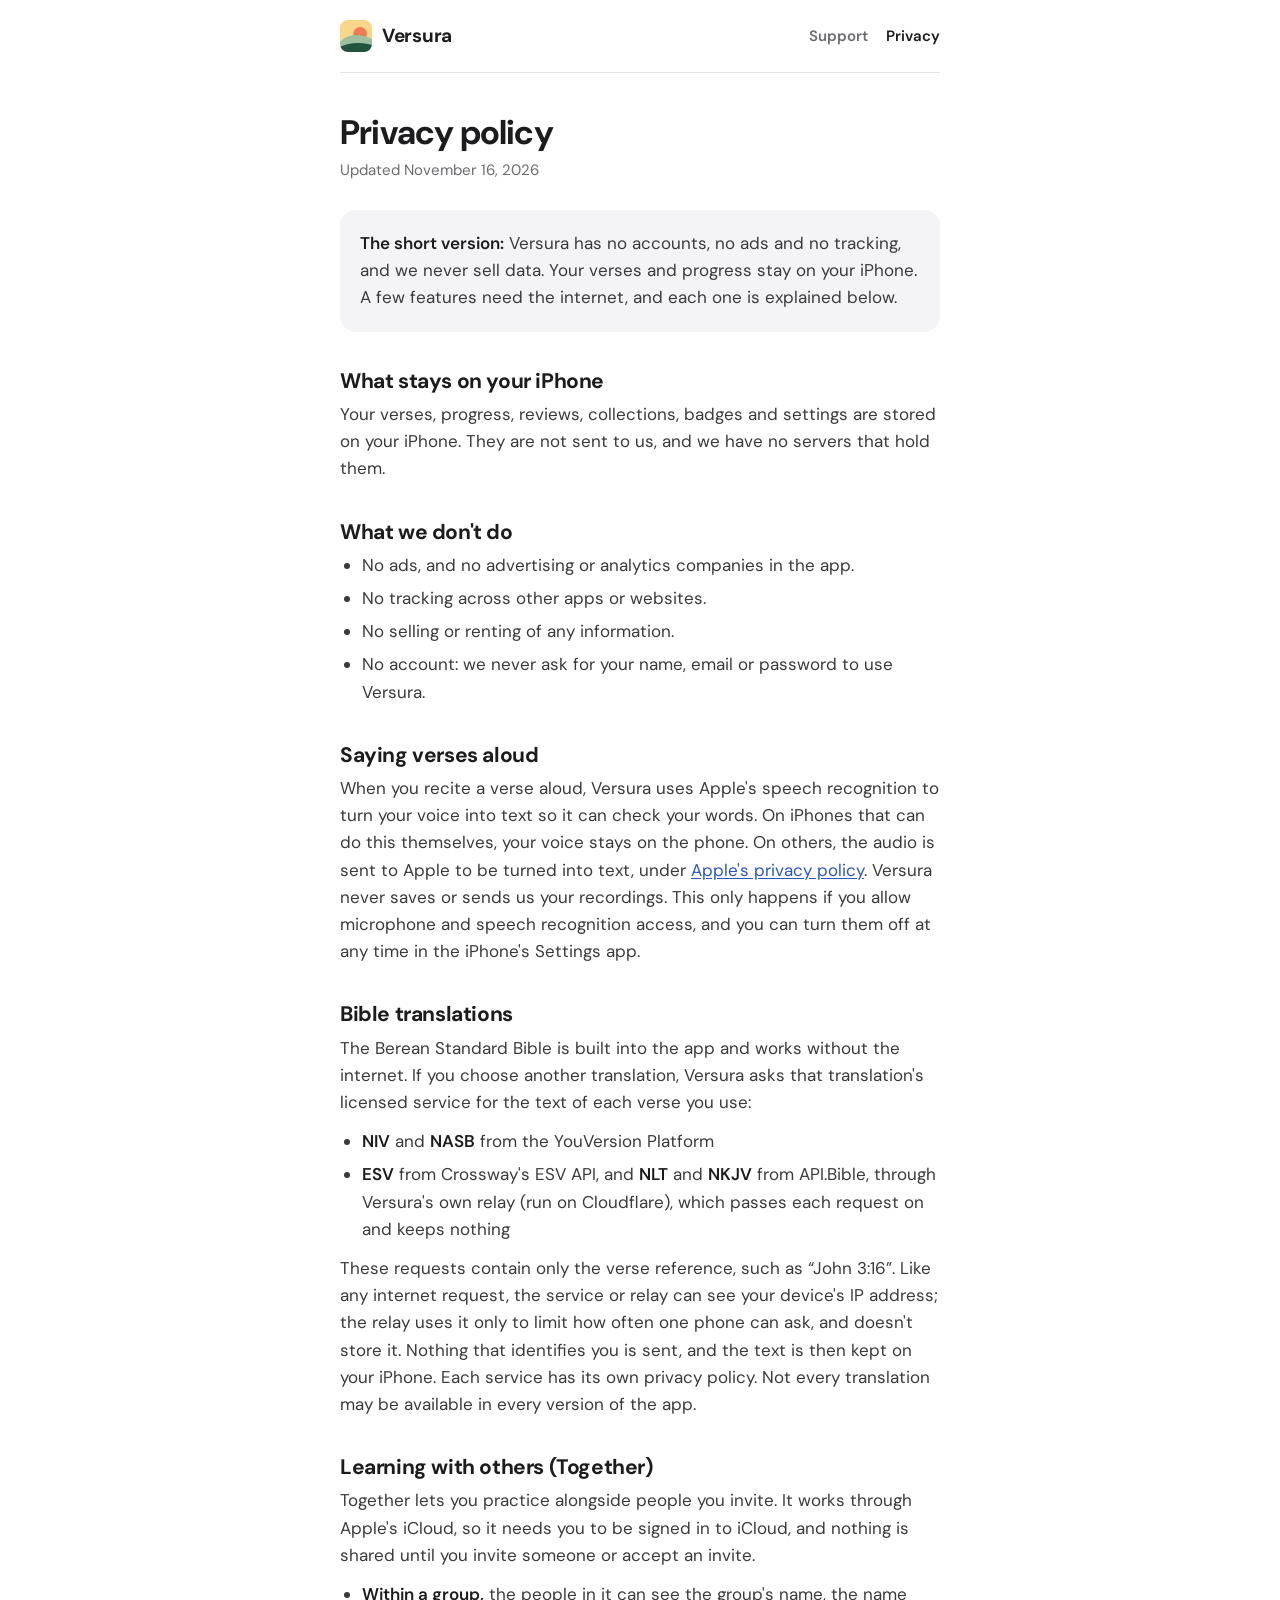
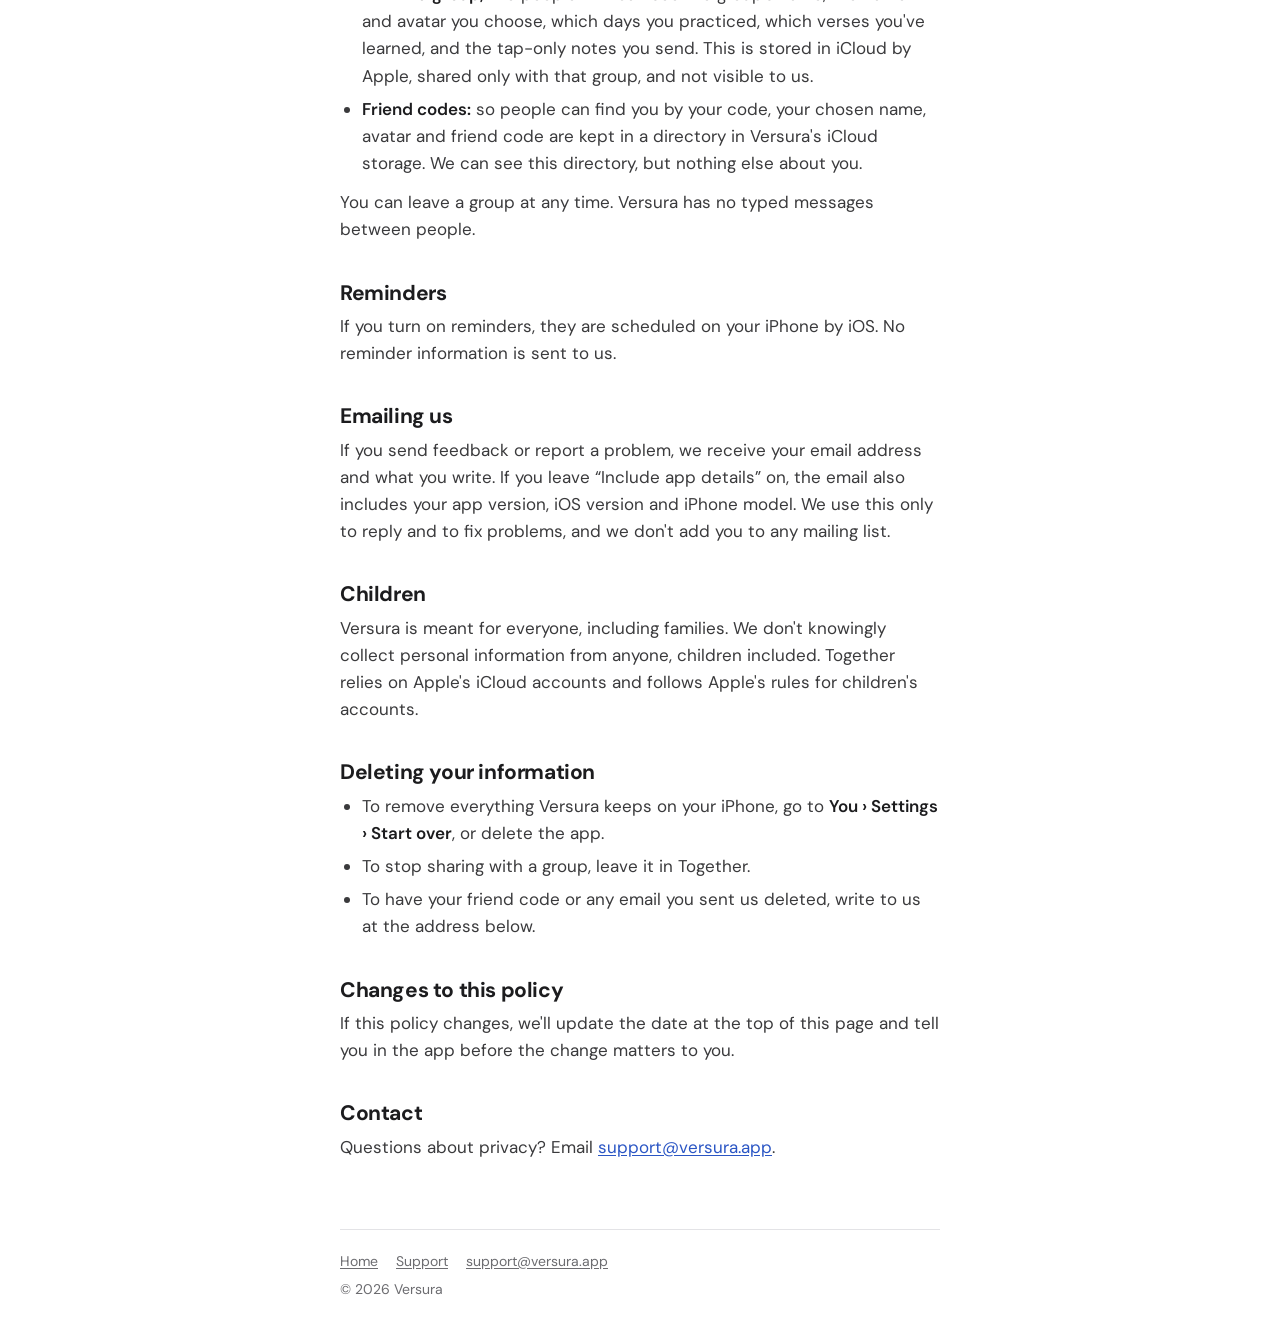
==== privacy/index.html @ b4ab8547 "Privacy: ESV, NLT and NKJV go through Versura's relay; NIV and NASB through YouVersion" ====
<!doctype html>
<html lang="en">
<head>
<meta charset="utf-8">
<meta name="viewport" content="width=device-width, initial-scale=1">
<meta name="color-scheme" content="light only">
<title>Privacy policy · Versura</title>
<meta name="description" content="How Versura handles your information.">
<link rel="icon" href="/assets/icon.png">
<link rel="apple-touch-icon" href="/assets/icon.png">
<link rel="stylesheet" href="/assets/style.css?v=2">
</head>
<body>
<div class="wrap">
  <header class="top">
    <a class="brand" href="/"><img src="/assets/icon.png" alt="">Versura</a>
    <nav>
      <a href="/support/">Support</a>
      <a href="/privacy/" aria-current="page">Privacy</a>
    </nav>
  </header>

  <main>
    <h1>Privacy policy</h1>
    <p class="updated">Updated November 16, 2026</p>

    <div class="card">
      <p><strong>The short version:</strong> Versura has no accounts, no ads and no tracking, and we never sell data. Your verses and progress stay on your iPhone. A few features need the internet, and each one is explained below.</p>
    </div>

    <h2>What stays on your iPhone</h2>
    <p>Your verses, progress, reviews, collections, badges and settings are stored on your iPhone. They are not sent to us, and we have no servers that hold them.</p>

    <h2>What we don't do</h2>
    <ul>
      <li>No ads, and no advertising or analytics companies in the app.</li>
      <li>No tracking across other apps or websites.</li>
      <li>No selling or renting of any information.</li>
      <li>No account: we never ask for your name, email or password to use Versura.</li>
    </ul>

    <h2>Saying verses aloud</h2>
    <p>When you recite a verse aloud, Versura uses Apple's speech recognition to turn your voice into text so it can check your words. On iPhones that can do this themselves, your voice stays on the phone. On others, the audio is sent to Apple to be turned into text, under <a href="https://www.apple.com/legal/privacy/">Apple's privacy policy</a>. Versura never saves or sends us your recordings. This only happens if you allow microphone and speech recognition access, and you can turn them off at any time in the iPhone's Settings app.</p>

    <h2>Bible translations</h2>
    <p>The Berean Standard Bible is built into the app and works without the internet. If you choose another translation, Versura asks that translation's licensed service for the text of each verse you use:</p>
    <ul>
      <li><strong>NIV</strong> and <strong>NASB</strong> from the YouVersion Platform</li>
      <li><strong>ESV</strong> from Crossway's ESV API, and <strong>NLT</strong> and <strong>NKJV</strong> from API.Bible, through Versura's own relay (run on Cloudflare), which passes each request on and keeps nothing</li>
    </ul>
    <p>These requests contain only the verse reference, such as “John 3:16”. Like any internet request, the service or relay can see your device's IP address; the relay uses it only to limit how often one phone can ask, and doesn't store it. Nothing that identifies you is sent, and the text is then kept on your iPhone. Each service has its own privacy policy. Not every translation may be available in every version of the app.</p>

    <h2>Learning with others (Together)</h2>
    <p>Together lets you practice alongside people you invite. It works through Apple's iCloud, so it needs you to be signed in to iCloud, and nothing is shared until you invite someone or accept an invite.</p>
    <ul>
      <li><strong>Within a group,</strong> the people in it can see the group's name, the name and avatar you choose, which days you practiced, which verses you've learned, and the tap-only notes you send. This is stored in iCloud by Apple, shared only with that group, and not visible to us.</li>
      <li><strong>Friend codes:</strong> so people can find you by your code, your chosen name, avatar and friend code are kept in a directory in Versura's iCloud storage. We can see this directory, but nothing else about you.</li>
    </ul>
    <p>You can leave a group at any time. Versura has no typed messages between people.</p>

    <h2>Reminders</h2>
    <p>If you turn on reminders, they are scheduled on your iPhone by iOS. No reminder information is sent to us.</p>

    <h2>Emailing us</h2>
    <p>If you send feedback or report a problem, we receive your email address and what you write. If you leave “Include app details” on, the email also includes your app version, iOS version and iPhone model. We use this only to reply and to fix problems, and we don't add you to any mailing list.</p>

    <h2>Children</h2>
    <p>Versura is meant for everyone, including families. We don't knowingly collect personal information from anyone, children included. Together relies on Apple's iCloud accounts and follows Apple's rules for children's accounts.</p>

    <h2>Deleting your information</h2>
    <ul>
      <li>To remove everything Versura keeps on your iPhone, go to <strong>You › Settings › Start over</strong>, or delete the app.</li>
      <li>To stop sharing with a group, leave it in Together.</li>
      <li>To have your friend code or any email you sent us deleted, write to us at the address below.</li>
    </ul>

    <h2>Changes to this policy</h2>
    <p>If this policy changes, we'll update the date at the top of this page and tell you in the app before the change matters to you.</p>

    <h2>Contact</h2>
    <p>Questions about privacy? Email <a href="mailto:support@versura.app">support@versura.app</a>.</p>
  </main>

  <footer>
    <div class="links">
      <a href="/">Home</a>
      <a href="/support/">Support</a>
      <a href="mailto:support@versura.app">support@versura.app</a>
    </div>
    © 2026 Versura
  </footer>
</div>
</body>
</html>
---- assets/style.css ----
/* Versura site. Colours match app/Versura/Theme.swift: greys, black and parrot blue. */

@font-face {
  font-family: "DM Sans";
  src: url("DMSans.ttf") format("truetype");
  font-weight: 100 1000;
  font-display: swap;
}

:root {
  --page: #ffffff;
  --ink: #1c1c1e;
  --ink2: #3a3a3c;
  --muted: #6c6c70;
  --line: #e3e3e6;
  --card: #f4f4f6;
  --blue: #2a55c4;
  --blue-wash: #e6edfb;
  /* Always light, even in dark mode. "only" also stops Chrome's auto-darkening of web pages. */
  color-scheme: only light;
}

* { box-sizing: border-box; }

html { -webkit-text-size-adjust: 100%; }

body {
  margin: 0;
  background: var(--page);
  color: var(--ink2);
  font-family: "DM Sans", -apple-system, BlinkMacSystemFont, "Helvetica Neue", Arial, sans-serif;
  font-size: 17px;
  line-height: 1.6;
}

.wrap {
  max-width: 640px;
  margin: 0 auto;
  padding: 0 20px;
}

/* Header */
.top {
  display: flex;
  align-items: center;
  justify-content: space-between;
  gap: 16px;
  padding: 20px 0;
  border-bottom: 1px solid var(--line);
}
.brand {
  display: flex;
  align-items: center;
  gap: 10px;
  color: var(--ink);
  font-weight: 700;
  font-size: 19px;
  letter-spacing: -0.3px;
  text-decoration: none;
}
.brand img { width: 32px; height: 32px; border-radius: 8px; }
.top nav { display: flex; gap: 18px; }
.top nav a {
  color: var(--muted);
  text-decoration: none;
  font-size: 15px;
  font-weight: 600;
}
.top nav a:hover, .top nav a[aria-current="page"] { color: var(--ink); }

/* Text */
main { padding: 40px 0 56px; }

h1 {
  margin: 0 0 6px;
  color: var(--ink);
  font-size: 34px;
  line-height: 1.15;
  letter-spacing: -0.8px;
  font-weight: 700;
}
h2 {
  margin: 36px 0 6px;
  color: var(--ink);
  font-size: 21px;
  line-height: 1.3;
  letter-spacing: -0.4px;
  font-weight: 700;
}
h3 {
  margin: 0 0 4px;
  color: var(--ink);
  font-size: 17px;
  font-weight: 700;
}
p { margin: 0 0 12px; }
ul { margin: 0 0 12px; padding-left: 22px; }
li { margin-bottom: 6px; }
strong { color: var(--ink); font-weight: 600; }

a { color: var(--blue); text-underline-offset: 2px; }

.updated { color: var(--muted); font-size: 15px; margin-bottom: 28px; }
.lead { font-size: 19px; color: var(--ink2); }

/* Boxes */
.card {
  background: var(--card);
  border-radius: 16px;
  padding: 20px;
  margin: 20px 0;
}
.card p:last-child { margin-bottom: 0; }

.email {
  display: inline-block;
  margin-top: 4px;
  font-size: 19px;
  font-weight: 700;
  color: var(--blue);
  text-decoration: none;
  word-break: break-all;
}

/* Questions */
.faq { border-top: 1px solid var(--line); margin-top: 12px; }
.faq details { border-bottom: 1px solid var(--line); }
.faq summary {
  cursor: pointer;
  list-style: none;
  padding: 16px 28px 16px 0;
  position: relative;
  color: var(--ink);
  font-weight: 600;
}
.faq summary::-webkit-details-marker { display: none; }
.faq summary::after {
  content: "+";
  position: absolute;
  right: 4px;
  top: 13px;
  font-size: 22px;
  font-weight: 400;
  color: var(--muted);
}
.faq details[open] summary::after { content: "−"; }
.faq details p { padding-bottom: 6px; }

/* Home */
.hero { text-align: center; padding: 32px 0 8px; }
.hero img { width: 112px; height: 112px; border-radius: 26px; margin-bottom: 20px; }
.hero h1 { font-size: 44px; letter-spacing: -1.2px; }
.hero .sub { color: var(--muted); font-size: 18px; font-weight: 600; margin-bottom: 24px; }
.verse {
  max-width: 460px;
  margin: 32px auto 4px;
  color: var(--ink);
  font-size: 20px;
  line-height: 1.5;
}
.verse-ref { color: var(--muted); font-size: 15px; }
.soon {
  display: inline-block;
  background: var(--blue-wash);
  color: var(--blue);
  font-weight: 700;
  font-size: 15px;
  padding: 8px 16px;
  border-radius: 999px;
}

/* Footer */
footer {
  border-top: 1px solid var(--line);
  padding: 20px 0 40px;
  color: var(--muted);
  font-size: 14px;
}
footer a { color: var(--muted); }
footer .links { display: flex; flex-wrap: wrap; gap: 6px 18px; margin-bottom: 6px; }

@media (max-width: 480px) {
  h1 { font-size: 30px; }
  .hero h1 { font-size: 38px; }
  main { padding-top: 32px; }
}
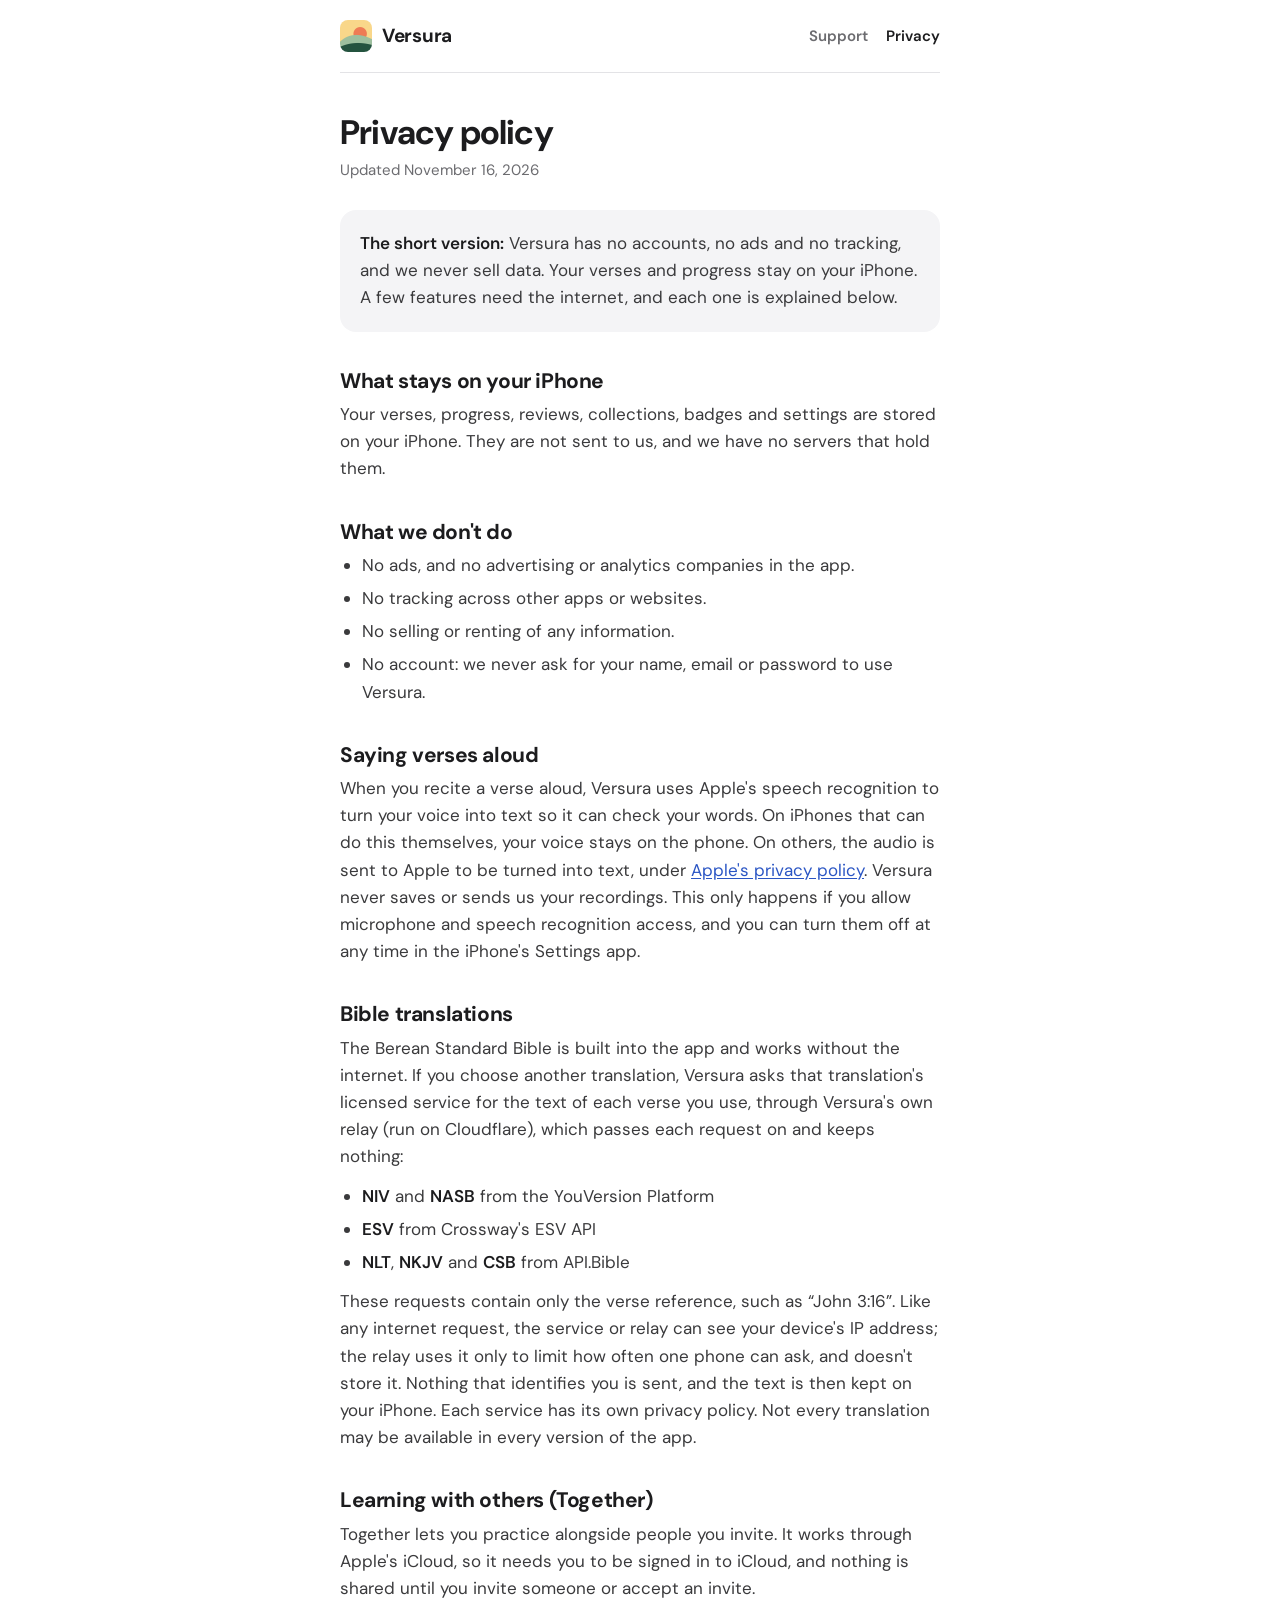
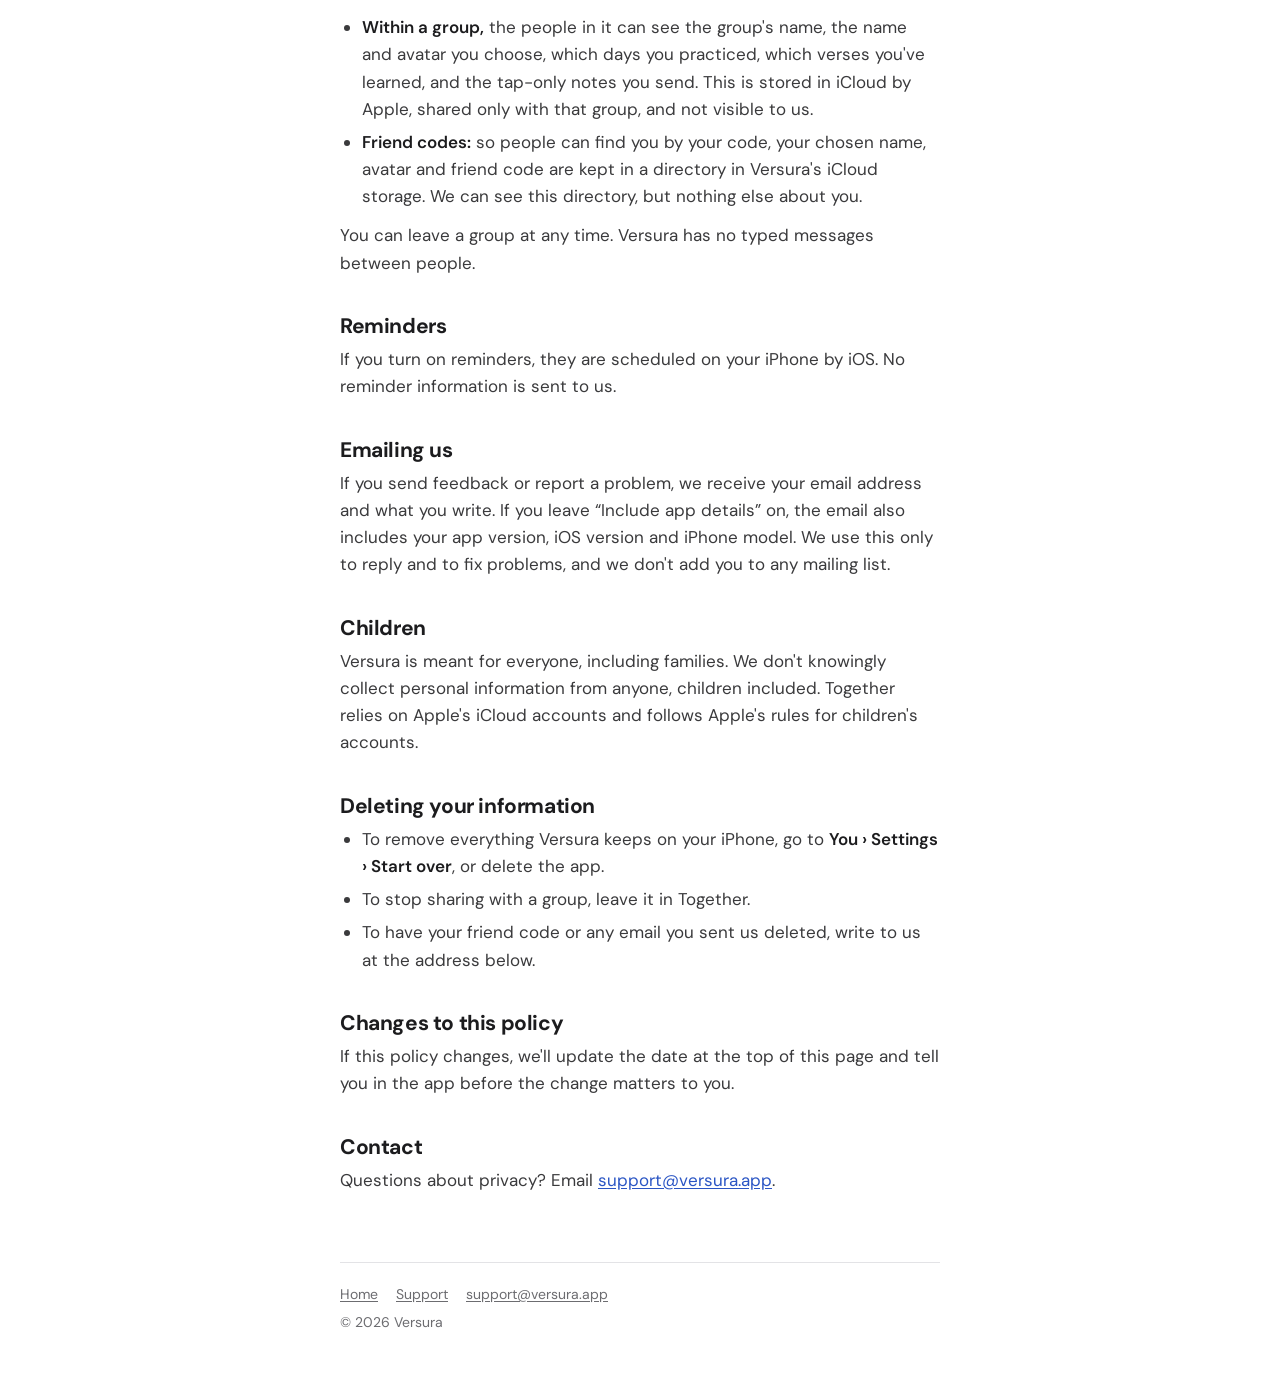
==== commit 1b915537: "Privacy: every licensed translation goes through Versura's relay; CSB added Co-Authored-By: Claude O" ====
--- a/privacy/index.html
+++ b/privacy/index.html
@@ -43,10 +43,11 @@
     <p>When you recite a verse aloud, Versura uses Apple's speech recognition to turn your voice into text so it can check your words. On iPhones that can do this themselves, your voice stays on the phone. On others, the audio is sent to Apple to be turned into text, under <a href="https://www.apple.com/legal/privacy/">Apple's privacy policy</a>. Versura never saves or sends us your recordings. This only happens if you allow microphone and speech recognition access, and you can turn them off at any time in the iPhone's Settings app.</p>
 
     <h2>Bible translations</h2>
-    <p>The Berean Standard Bible is built into the app and works without the internet. If you choose another translation, Versura asks that translation's licensed service for the text of each verse you use:</p>
+    <p>The Berean Standard Bible is built into the app and works without the internet. If you choose another translation, Versura asks that translation's licensed service for the text of each verse you use, through Versura's own relay (run on Cloudflare), which passes each request on and keeps nothing:</p>
     <ul>
       <li><strong>NIV</strong> and <strong>NASB</strong> from the YouVersion Platform</li>
-      <li><strong>ESV</strong> from Crossway's ESV API, and <strong>NLT</strong> and <strong>NKJV</strong> from API.Bible, through Versura's own relay (run on Cloudflare), which passes each request on and keeps nothing</li>
+      <li><strong>ESV</strong> from Crossway's ESV API</li>
+      <li><strong>NLT</strong>, <strong>NKJV</strong> and <strong>CSB</strong> from API.Bible</li>
     </ul>
     <p>These requests contain only the verse reference, such as “John 3:16”. Like any internet request, the service or relay can see your device's IP address; the relay uses it only to limit how often one phone can ask, and doesn't store it. Nothing that identifies you is sent, and the text is then kept on your iPhone. Each service has its own privacy policy. Not every translation may be available in every version of the app.</p>
 
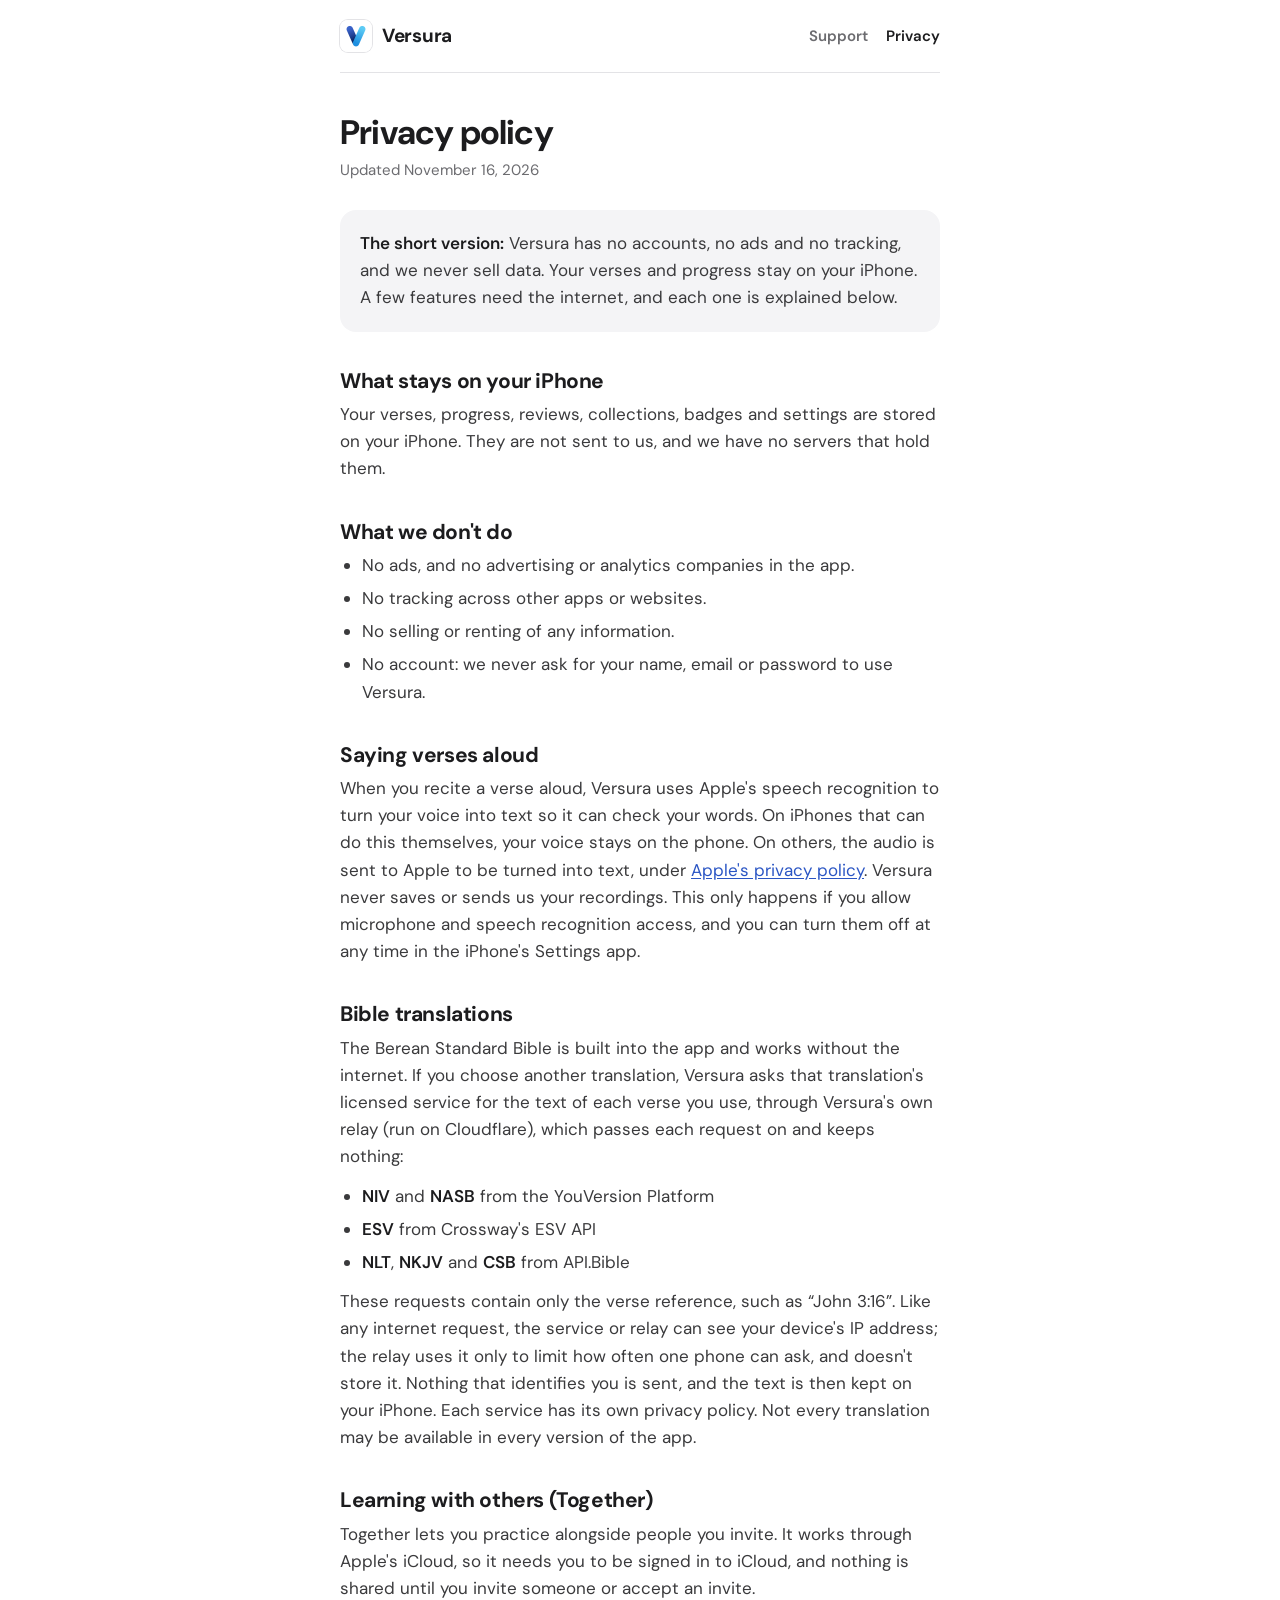
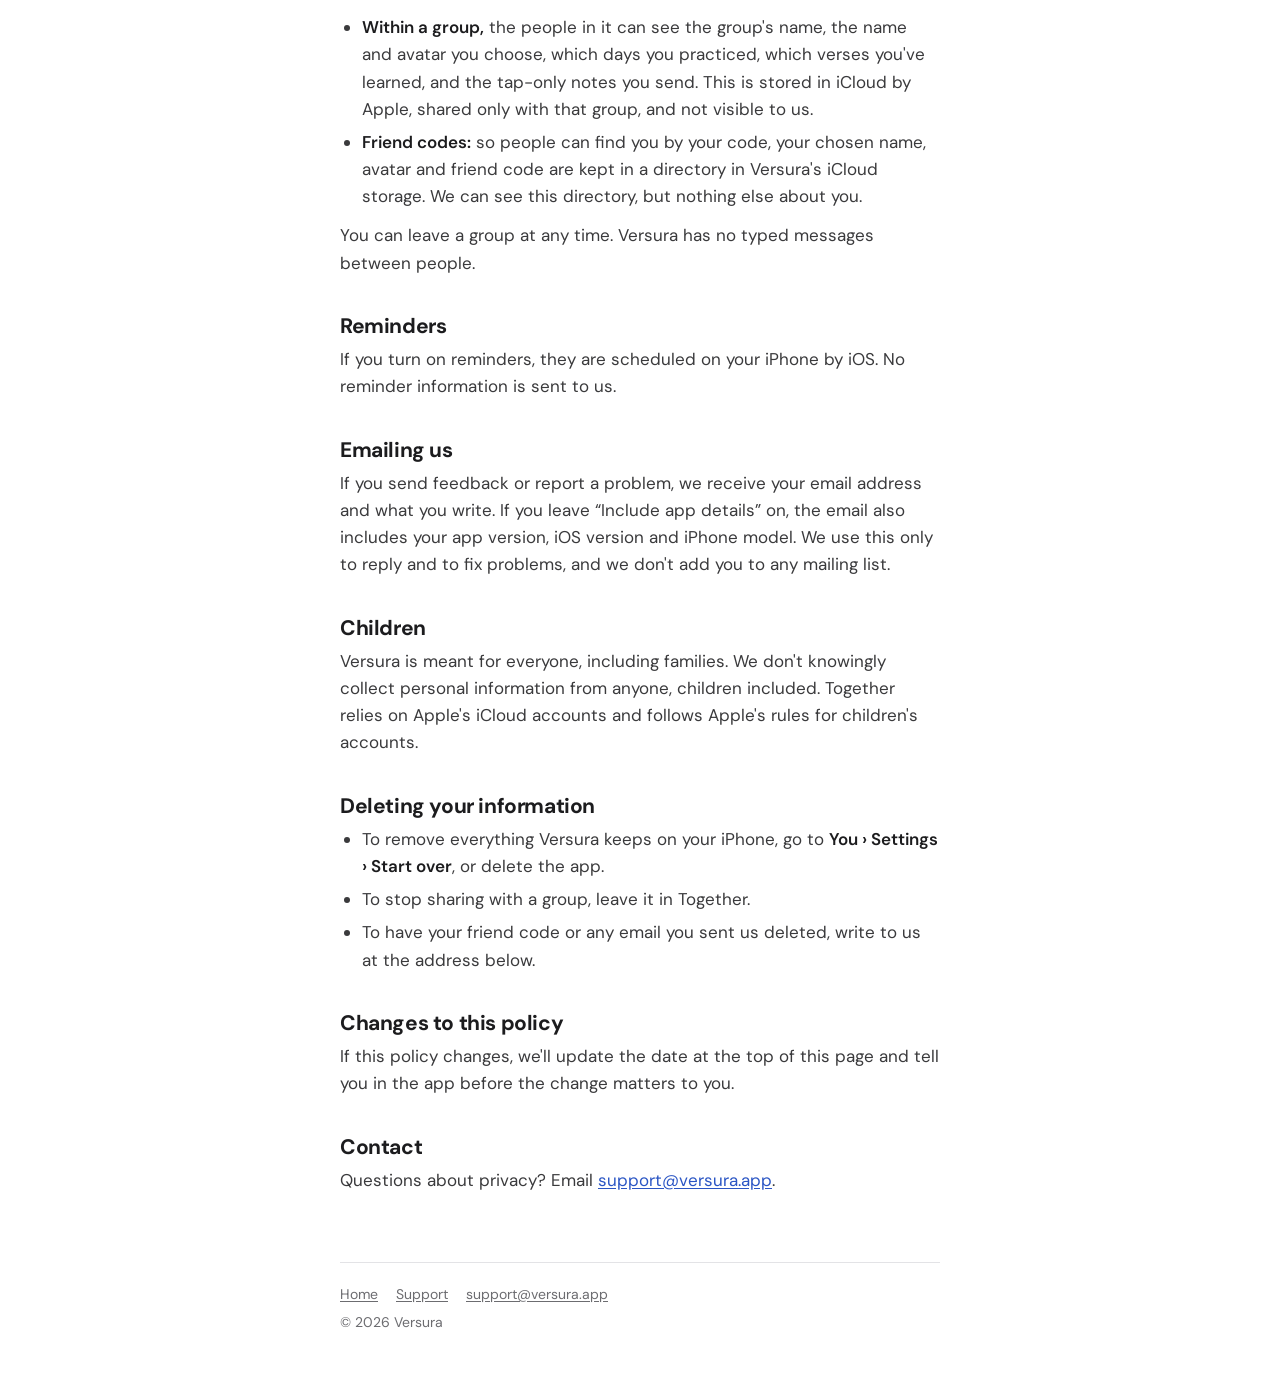
==== commit 2765d60d: "New app icon: navy and sky ribbon V Co-Authored-By: Claude Opus 5.5 <noreply@anthropic.com>" ====
--- a/privacy/index.html
+++ b/privacy/index.html
@@ -6,14 +6,14 @@
 <meta name="color-scheme" content="light only">
 <title>Privacy policy · Versura</title>
 <meta name="description" content="How Versura handles your information.">
-<link rel="icon" href="/assets/icon.png">
-<link rel="apple-touch-icon" href="/assets/icon.png">
-<link rel="stylesheet" href="/assets/style.css?v=2">
+<link rel="icon" href="/assets/icon.png?v=2">
+<link rel="apple-touch-icon" href="/assets/icon.png?v=2">
+<link rel="stylesheet" href="/assets/style.css?v=3">
 </head>
 <body>
 <div class="wrap">
   <header class="top">
-    <a class="brand" href="/"><img src="/assets/icon.png" alt="">Versura</a>
+    <a class="brand" href="/"><img src="/assets/icon.png?v=2" alt="">Versura</a>
     <nav>
       <a href="/support/">Support</a>
       <a href="/privacy/" aria-current="page">Privacy</a>
--- a/assets/style.css
+++ b/assets/style.css
@@ -58,7 +58,7 @@
   letter-spacing: -0.3px;
   text-decoration: none;
 }
-.brand img { width: 32px; height: 32px; border-radius: 8px; }
+.brand img { width: 32px; height: 32px; border-radius: 8px; box-shadow: 0 0 0 1px var(--line); }
 .top nav { display: flex; gap: 18px; }
 .top nav a {
   color: var(--muted);
@@ -148,7 +148,7 @@
 
 /* Home */
 .hero { text-align: center; padding: 32px 0 8px; }
-.hero img { width: 112px; height: 112px; border-radius: 26px; margin-bottom: 20px; }
+.hero img { width: 112px; height: 112px; border-radius: 26px; margin-bottom: 20px; box-shadow: 0 0 0 1px var(--line), 0 8px 24px rgba(28, 28, 30, 0.08); }
 .hero h1 { font-size: 44px; letter-spacing: -1.2px; }
 .hero .sub { color: var(--muted); font-size: 18px; font-weight: 600; margin-bottom: 24px; }
 .verse {
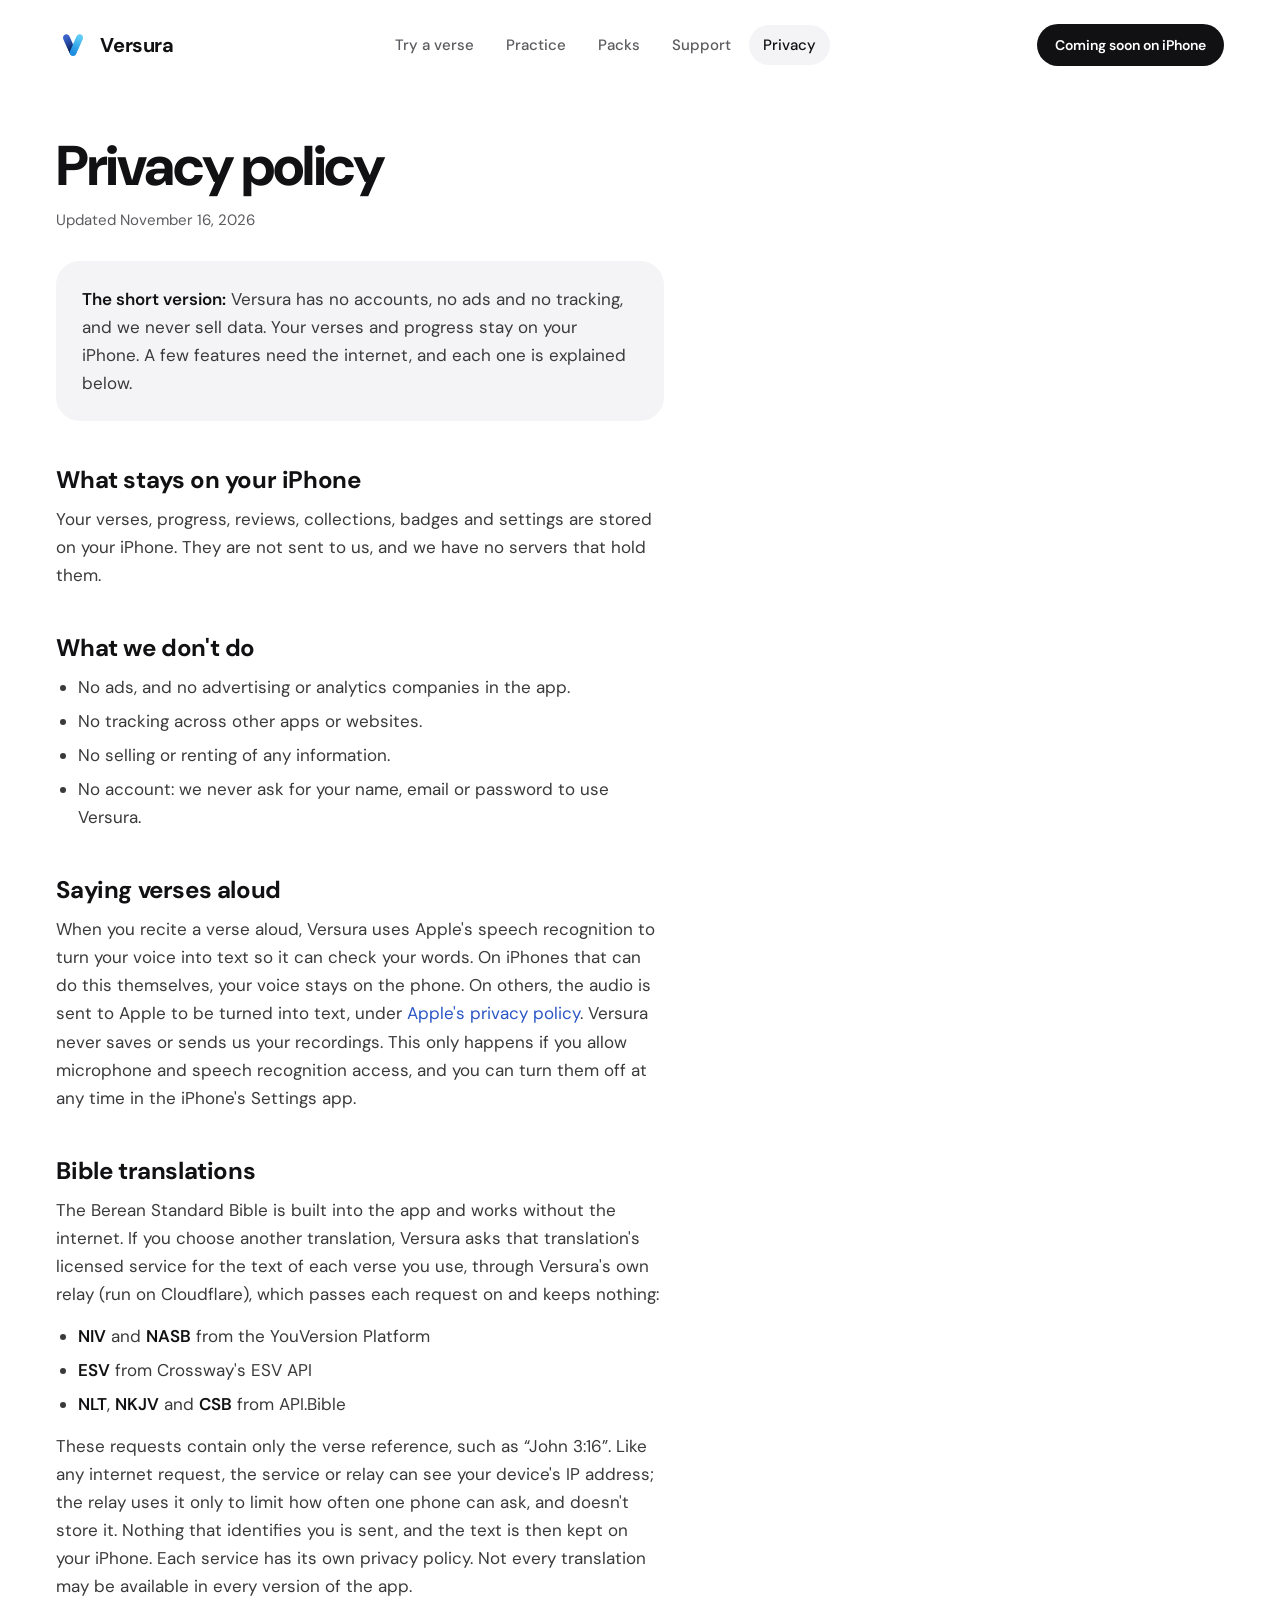
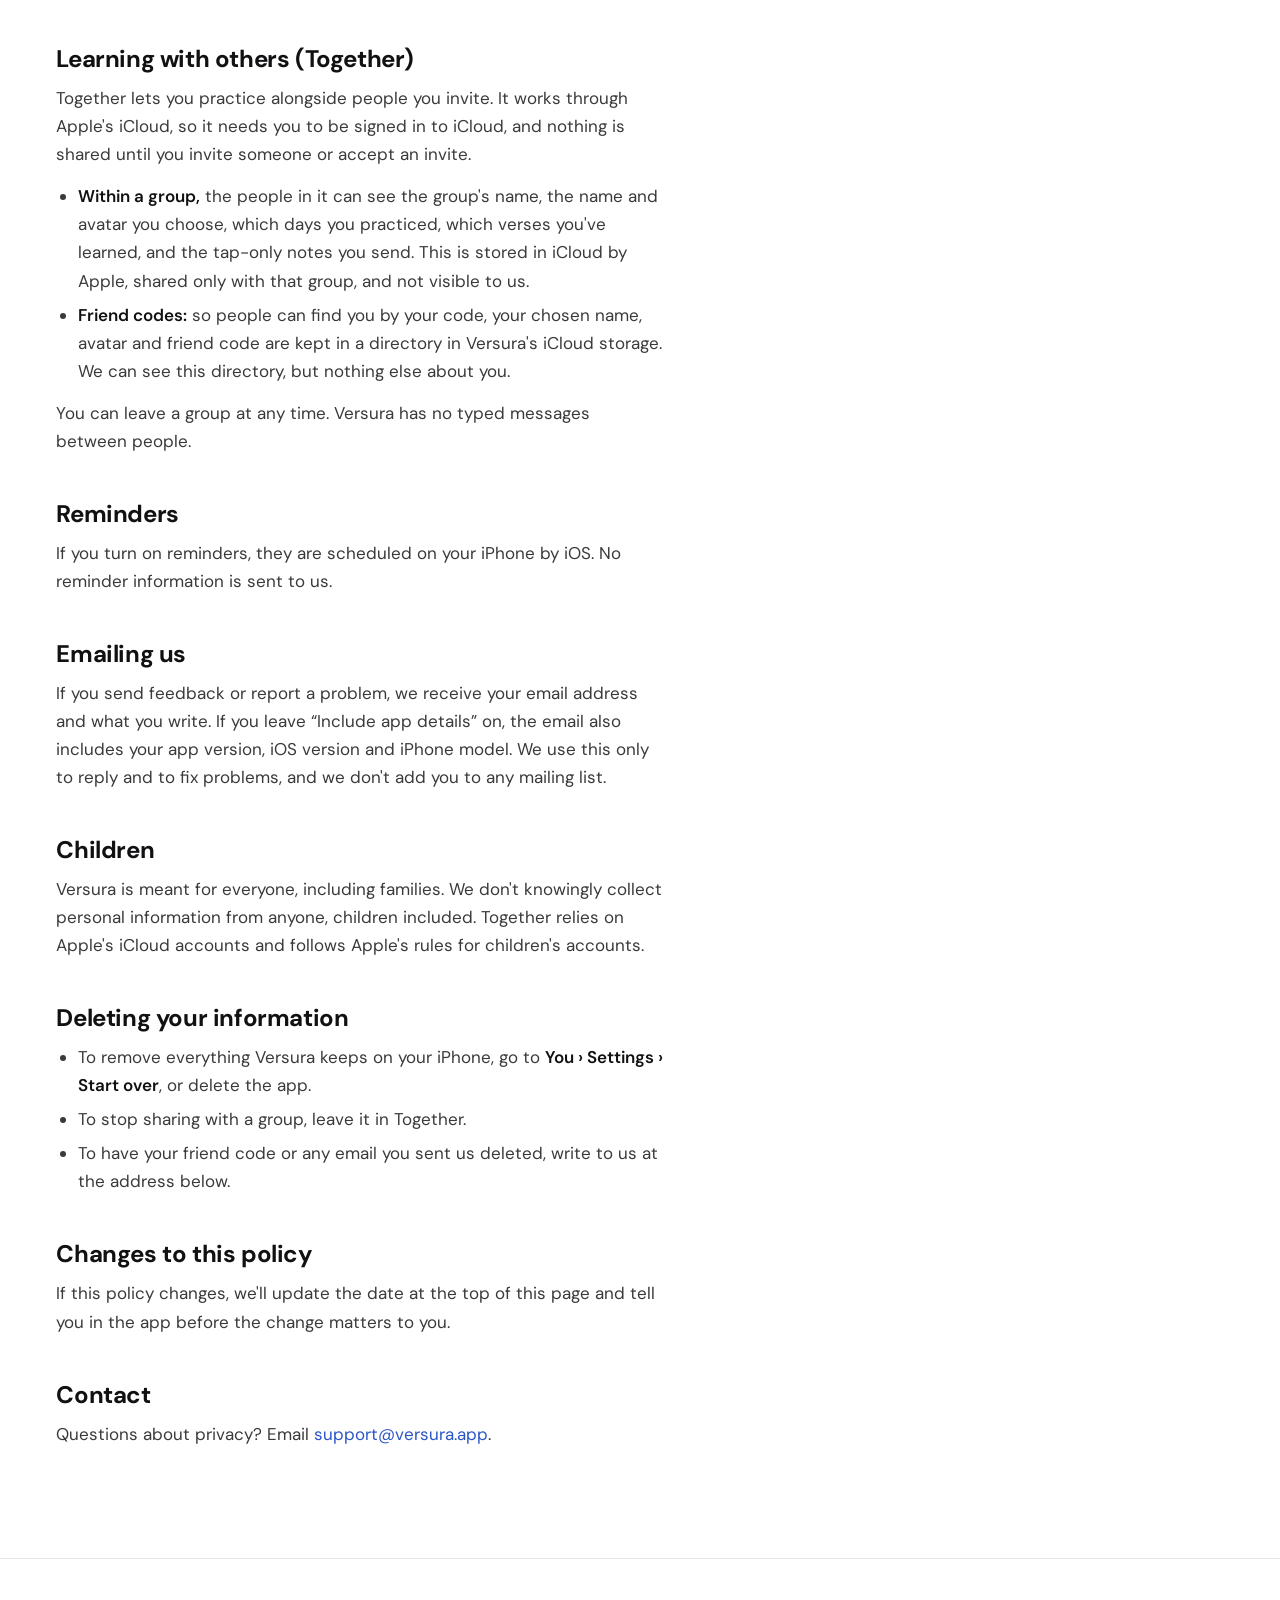
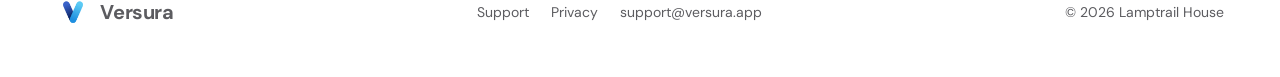
==== commit a9ba7527: "New home page: Learn Scripture by heart Try-it verse with the parrot, practice screens, pack scenes," ====
--- a/privacy/index.html
+++ b/privacy/index.html
@@ -8,19 +8,16 @@
 <meta name="description" content="How Versura handles your information.">
 <link rel="icon" href="/assets/icon.png?v=2">
 <link rel="apple-touch-icon" href="/assets/icon.png?v=2">
-<link rel="stylesheet" href="/assets/style.css?v=3">
+<link rel="stylesheet" href="/assets/style.css?v=4">
 </head>
 <body>
-<div class="wrap">
-  <header class="top">
+<div class="vd">
+  <nav class="pad" aria-label="Main">
     <a class="brand" href="/"><img src="/assets/icon.png?v=2" alt="">Versura</a>
-    <nav>
-      <a href="/support/">Support</a>
-      <a href="/privacy/" aria-current="page">Privacy</a>
-    </nav>
-  </header>
-
-  <main>
+    <div class="links"><a href="/#try">Try a verse</a><a href="/#practice">Practice</a><a href="/#packs">Packs</a><a href="/support/">Support</a><a href="/privacy/" aria-current="page">Privacy</a></div>
+    <span class="pill">Coming soon on iPhone</span>
+  </nav>
+  <main class="doc pad">
     <h1>Privacy policy</h1>
     <p class="updated">Updated November 16, 2026</p>
 
@@ -81,14 +78,10 @@
     <h2>Contact</h2>
     <p>Questions about privacy? Email <a href="mailto:support@versura.app">support@versura.app</a>.</p>
   </main>
-
-  <footer>
-    <div class="links">
-      <a href="/">Home</a>
-      <a href="/support/">Support</a>
-      <a href="mailto:support@versura.app">support@versura.app</a>
-    </div>
-    © 2026 Versura
+  <footer class="pad line">
+    <a class="brand" href="/"><img src="/assets/icon.png?v=2" alt="">Versura</a>
+    <div class="fl"><a href="/support/">Support</a><a href="/privacy/">Privacy</a><a href="mailto:support@versura.app">support@versura.app</a></div>
+    <span>© 2026 <a href="https://lamptrailhouse.com">Lamptrail House</a></span>
   </footer>
 </div>
 </body>
--- a/assets/style.css
+++ b/assets/style.css
@@ -1,186 +1,300 @@
-/* Versura site. Colours match app/Versura/Theme.swift: greys, black and parrot blue. */
-
-@font-face {
-  font-family: "DM Sans";
-  src: url("DMSans.ttf") format("truetype");
-  font-weight: 100 1000;
-  font-display: swap;
+/* Versura site. Colours follow app/Versura/Theme.swift: greys, black, parrot blue and gold. Always light. */
+@font-face { font-family: "DM Sans"; src: url("/assets/DMSans.ttf") format("truetype"); font-weight: 100 1000; font-display: swap; }
+body { margin: 0; background: #fff; }
+a { color: inherit; text-decoration: none; } a:hover { color: #2A55C4; }
+.vd { --blue: #2A55C4; --deep: #1C3C92; --navy: #0F1A3C; --wash: #E6EDFB; --gold: #F6B73C; --ink: #111113; --ink2: #3a3a3c; --muted: #5c5c60; --line: #e3e3e6; --card: #f4f4f6;
+  --ease: cubic-bezier(.16, 1, .3, 1); --spring: cubic-bezier(.34, 1.56, .64, 1);
+  --sec: 128px;   /* one gap between every section, so the page keeps an even rhythm */
+  font-family: "DM Sans", -apple-system, sans-serif; color: var(--ink); -webkit-font-smoothing: antialiased; max-width: 1440px; margin: 0 auto; overflow: hidden; }
+.vd * { box-sizing: border-box; }
+.vd .serif { font-family: Charter, "Bitstream Charter", "Iowan Old Style", Georgia, serif; }
+.vd :focus-visible { outline: 3px solid #93B4F8; outline-offset: 3px; border-radius: 12px; }
+.vd .pad { padding-left: clamp(20px, 4.4vw, 64px); padding-right: clamp(20px, 4.4vw, 64px); }
+
+/* Motion: everything plays once, either on load or tied to scrolling. Nothing loops on its own. */
+@keyframes vd-rise { from { opacity: 0; transform: translateY(24px); } to { opacity: 1; transform: none; } }
+@keyframes vd-fromRight { from { opacity: 0; transform: translateX(60px) rotate(8deg); } to { opacity: 1; transform: rotate(4deg); } }
+@keyframes vd-lift { from { transform: rotate(4deg) translateY(0); } to { transform: rotate(-2deg) translateY(-150px); } }
+@keyframes vd-slideL { from { opacity: 0; transform: translateX(-56px); } to { opacity: 1; transform: none; } }
+@keyframes vd-slideR { from { opacity: 0; transform: translateX(56px); } to { opacity: 1; transform: none; } }
+@keyframes vd-disc { from { transform: scale(.4); opacity: 0; } to { transform: scale(1); opacity: 1; } }
+@keyframes vd-up { from { opacity: 0; transform: translateY(140px); } to { opacity: 1; transform: none; } }
+@keyframes vd-grow { from { transform: scaleX(0); } to { transform: scaleX(1); } }
+@keyframes vd-pop { 0% { transform: scale(.6); } 60% { transform: scale(1.1); } 100% { transform: scale(1); } }
+@keyframes vd-shakeA { 20%, 60% { transform: translateX(-7px); } 40%, 80% { transform: translateX(7px); } }
+@keyframes vd-shakeB { 20%, 60% { transform: translateX(-7px); } 40%, 80% { transform: translateX(7px); } }
+@keyframes vd-draw { from { stroke-dashoffset: 760; } to { stroke-dashoffset: 0; } }
+@keyframes vd-dot { from { opacity: 0; transform: scale(0); } to { opacity: 1; transform: scale(1); } }
+@keyframes vd-deckL { from { transform: translate(0, 0) rotate(0deg); } to { transform: translate(-150px, 40px) rotate(-10deg); } }
+@keyframes vd-deckR { from { transform: translate(0, 0) rotate(0deg); } to { transform: translate(150px, 40px) rotate(10deg); } }
+@keyframes vd-deckC { from { transform: translateY(30px) scale(.94); } to { transform: translateY(-50px); } }
+@keyframes vd-line { from { opacity: 0; filter: blur(8px); } to { opacity: 1; filter: none; } }
+@keyframes vd-word { from { color: #cfd0d6; } to { color: var(--ink); } }
+@keyframes vd-fanL { from { transform: translateX(0) rotate(0deg) scale(.9); } to { transform: translateX(-310px) rotate(-7deg); } }
+@keyframes vd-fanR { from { transform: translateX(0) rotate(0deg) scale(.9); } to { transform: translateX(310px) rotate(7deg); } }
+@keyframes vd-fanC { from { transform: translateY(40px) scale(.94); } to { transform: translateY(-24px); } }
+@keyframes vd-cap { from { opacity: 0; transform: translateY(14px); } to { opacity: 1; transform: none; } }
+/* The wave: resting, wing up, wave, wave, then the wing goes back down and it stays resting. */
+@keyframes vd-restF { 0% { opacity: 1; } 6% { opacity: 0; } 86%, 100% { opacity: 1; } }
+@keyframes vd-wv1F { 0% { opacity: 0; } 6% { opacity: 1; } 24% { opacity: 0; } 40% { opacity: 1; } 58% { opacity: 0; } 74% { opacity: 1; } 86%, 100% { opacity: 0; } }
+@keyframes vd-wv2F { 0% { opacity: 0; } 24% { opacity: 1; } 40% { opacity: 0; } 58% { opacity: 1; } 74%, 100% { opacity: 0; } }
+@keyframes vd-hello { 0% { transform: none; } 35% { transform: translateY(-14px) scale(1.02, .98); } 65% { transform: scale(1.04, .96); } 100% { transform: none; } }
+@keyframes vd-wordB { from { color: #cfd0d6; } to { color: var(--blue); } }
+@keyframes vd-hop { 0% { transform: none; } 30% { transform: translateY(-46px) scale(1.04, .96); } 55% { transform: translateY(0) scale(1.07, .93); } 75% { transform: translateY(-12px); } 100% { transform: none; } }
+@keyframes vd-burst { 0% { opacity: 0; transform: translate(0, 0) scale(.2); } 30% { opacity: 1; } 100% { opacity: 0; transform: translate(var(--dx), var(--dy)) scale(1) rotate(60deg); } }
+
+.vd .in { animation: vd-rise .9s var(--ease) both; }
+.vd .d1 { animation-delay: .05s; } .vd .d2 { animation-delay: .15s; } .vd .d3 { animation-delay: .28s; } .vd .d4 { animation-delay: .4s; } .vd .d5 { animation-delay: .55s; }
+@supports (animation-timeline: view()) {
+  .vd .reveal { animation: vd-rise linear both; animation-timeline: view(); animation-range: entry 0% cover 30%; }
+  .vd .stage .lift { animation: vd-lift linear both; animation-timeline: view(); animation-range: exit -20% exit 80%; }
+  .vd .stmt { view-timeline-name: --stmt; }
+  .vd .stmt .w { animation: vd-word linear both; animation-timeline: --stmt; }
+  .vd .stmt .w.hl { animation-name: vd-wordB; }
+  .vd .ex { view-timeline-name: --ex; }
+  .vd .fan .p1 { animation: vd-fanL linear both; animation-timeline: --ex; animation-range: entry 30% cover 50%; }
+  .vd .fan .p3 { animation: vd-fanR linear both; animation-timeline: --ex; animation-range: entry 30% cover 50%; }
+  .vd .fan .p2 { animation: vd-fanC linear both; animation-timeline: --ex; animation-range: entry 30% cover 50%; }
+  .vd .caps span { animation: vd-cap linear both; animation-timeline: --ex; animation-range: cover 40% cover 52%; }
+  .vd .row .art .phone { animation: vd-slideR linear both; animation-timeline: view(); animation-range: entry 5% cover 35%; }
+  .vd .row.flip .art .curve { animation: vd-slideL linear both; animation-timeline: view(); animation-range: entry 5% cover 35%; }
+  .vd .row .art::before { animation: vd-disc linear both; animation-timeline: view(); animation-range: entry 0% cover 30%; }
+  .vd .curve path.line { stroke-dasharray: 760; animation: vd-draw linear both; animation-timeline: view(); animation-range: entry 20% cover 50%; }
+  .vd .curve .pt { transform-box: fill-box; transform-origin: center; animation: vd-dot linear both; animation-timeline: view(); }
+  .vd .curve .p1 { animation-range: cover 28% cover 34%; } .vd .curve .p2 { animation-range: cover 34% cover 40%; } .vd .curve .p3 { animation-range: cover 40% cover 46%; }
+  .vd .deck { view-timeline-name: --deck; }
+  .vd .pcard.c1 { animation: vd-deckL linear both; animation-timeline: --deck; animation-range: entry 20% cover 45%; }
+  .vd .pcard.c3 { animation: vd-deckR linear both; animation-timeline: --deck; animation-range: entry 20% cover 45%; }
+  .vd .pcard.c2 { animation: vd-deckC linear both; animation-timeline: --deck; animation-range: entry 20% cover 45%; }
+  .vd .quote .ln { animation: vd-line linear both; animation-timeline: view(); }
+  .vd .quote .ln1 { animation-range: entry 10% cover 30%; } .vd .quote .ln2 { animation-range: entry 20% cover 38%; } .vd .quote .ln3 { animation-range: entry 30% cover 46%; }
+  .vd .close .shot { animation: vd-up linear both; animation-timeline: view(); animation-range: entry 0% cover 40%; }
+  .vd .list li { animation: vd-rise linear both; animation-timeline: view(); animation-range: entry 0% cover 25%; }
 }
 
-:root {
-  --page: #ffffff;
-  --ink: #1c1c1e;
-  --ink2: #3a3a3c;
-  --muted: #6c6c70;
-  --line: #e3e3e6;
-  --card: #f4f4f6;
-  --blue: #2a55c4;
-  --blue-wash: #e6edfb;
-  /* Always light, even in dark mode. "only" also stops Chrome's auto-darkening of web pages. */
-  color-scheme: only light;
+/* nav */
+.vd nav { display: flex; flex-wrap: wrap; gap: 16px; justify-content: space-between; align-items: center; padding-top: 24px; padding-bottom: 24px; }
+.vd .brand { display: flex; align-items: center; gap: 10px; font-weight: 700; font-size: 20px; letter-spacing: -.4px; }
+.vd .brand img { width: 34px; height: 34px; border-radius: 9px; }
+.vd .links { display: flex; flex-wrap: wrap; gap: 4px; font-size: 15px; color: var(--muted); font-weight: 500; }
+.vd .links a { padding: 10px 14px; border-radius: 999px; transition: background .2s, color .2s; }
+.vd .links a:hover { background: var(--card); color: var(--ink); }
+.vd .pill { padding: 12px 18px; border-radius: 999px; background: var(--ink); color: #fff; font-size: 14px; font-weight: 600; transition: transform .2s var(--ease), background .2s; }
+.vd .pill:hover { color: #fff; background: var(--blue); transform: translateY(-1px); }
+
+/* hero */
+.vd .hero { display: grid; grid-template-columns: minmax(0, 1fr) minmax(0, 1.05fr); gap: 56px; align-items: center; padding-top: 16px; }
+.vd .tag { display: inline-flex; gap: 8px; align-items: center; padding: 7px 14px; border-radius: 999px; background: var(--wash); color: var(--blue); font-size: 13px; font-weight: 700; }
+.vd h1 { font-size: clamp(56px, 7.2vw, 104px); line-height: .92; letter-spacing: -.048em; font-weight: 800; margin: 22px 0 0; text-wrap: balance; isolation: isolate; }
+.vd h1 .u { position: relative; display: inline-block; color: var(--blue); }
+.vd h1 .u::after { content: ""; position: absolute; left: 2px; right: 8px; bottom: -4px; height: 11px; background: var(--gold); border-radius: 8px; z-index: -1; transform-origin: left; animation: vd-grow .9s .7s var(--ease) both; }
+.vd .lead { font-size: 20px; line-height: 1.55; color: var(--ink2); max-width: 470px; margin: 28px 0 32px; }
+.vd .ctas { display: flex; flex-wrap: wrap; gap: 14px; align-items: center; }
+.vd .appstore { display: inline-flex; align-items: center; gap: 10px; min-height: 56px; padding: 10px 22px 10px 16px; border-radius: 16px; background: #000; color: #fff; transition: transform .2s var(--ease), box-shadow .2s; box-shadow: 0 10px 24px -10px rgba(0,0,0,.5); }
+.vd .appstore:hover { color: #fff; transform: translateY(-2px); }
+.vd .appstore:active { transform: scale(.97); }
+.vd .appstore svg { width: 24px; height: 24px; fill: #fff; flex: none; }
+.vd .appstore small { display: block; font-size: 11px; opacity: .8; line-height: 1; }
+.vd .appstore b { display: block; font-size: 19px; font-weight: 600; letter-spacing: -.3px; line-height: 1.15; }
+.vd .ghost { display: inline-flex; align-items: center; min-height: 56px; padding: 0 20px; border-radius: 16px; font-weight: 600; font-size: 15px; color: var(--ink); background: var(--card); transition: background .2s; }
+.vd .ghost:hover { background: var(--wash); }
+.vd .trust { display: flex; flex-wrap: wrap; gap: 8px 20px; margin-top: 28px; font-size: 14px; color: var(--muted); font-weight: 500; }
+.vd .trust span { display: inline-flex; align-items: center; gap: 6px; }
+.vd .trust svg, .vd .list svg { width: 16px; height: 16px; stroke: var(--blue); fill: none; stroke-width: 2.4; stroke-linecap: round; stroke-linejoin: round; }
+.vd .stage { position: relative; height: 700px; border-radius: 40px; overflow: hidden; isolation: isolate;
+  background: radial-gradient(520px 380px at 88% 0%, #5b86ee 0%, transparent 62%), radial-gradient(420px 320px at 0% 100%, #16307a 0%, transparent 70%), linear-gradient(165deg, var(--blue), var(--deep)); }
+.vd .vmark { position: absolute; left: -60px; top: 60px; width: 560px; opacity: .1; }
+.vd .phone { width: 320px; aspect-ratio: 640 / 1373; border-radius: 52px; padding: 11px; background: #0d0d10; box-shadow: 0 0 0 1.5px #3a3a40 inset, 0 50px 90px -24px rgba(5,12,40,.45); }
+.vd .phone img { width: 100%; height: 100%; display: block; border-radius: 42px; object-fit: cover; }
+.vd .stage .slot { position: absolute; left: 58%; margin-left: -160px; bottom: -170px; animation: vd-fromRight 1.1s .35s var(--ease) both; }
+.vd .stage .lift { transform: rotate(4deg); }
+.vd .bubble { position: absolute; left: 6%; top: 120px; background: #fff; padding: 14px 18px; border-radius: 20px 20px 20px 6px; font-weight: 700; font-size: 17px; box-shadow: 0 18px 40px -14px rgba(0,0,40,.55); animation: vd-rise .7s 1.1s var(--spring) both; }
+.vd .bubble small { display: block; font-size: 13px; font-weight: 600; color: #8a6a10; margin-top: 2px; }
+.vd .card2 { position: absolute; left: 6%; bottom: 96px; display: flex; align-items: center; gap: 10px; background: #fff; padding: 12px 16px; border-radius: 18px; font-size: 14px; font-weight: 600; box-shadow: 0 18px 40px -14px rgba(0,0,40,.55); animation: vd-rise .7s 1.3s var(--spring) both; }
+.vd .card2 b { display: grid; place-items: center; width: 34px; height: 34px; border-radius: 50%; background: var(--wash); color: var(--blue); font-size: 13px; }
+
+/* statement that lights up word by word as you scroll */
+.vd .stmt { padding-top: 150px; padding-bottom: 40px; }
+.vd .stmt p { font-size: clamp(34px, 4vw, 58px); line-height: 1.18; letter-spacing: -.03em; font-weight: 700; max-width: 1060px; margin: 0; text-wrap: pretty; }
+.vd .stmt .w { color: var(--ink); }
+.vd .stmt .w.hl { color: var(--blue); }
+
+/* try it */
+.vd .try { margin-top: var(--sec); display: grid; grid-template-columns: minmax(0, 1fr) 320px; gap: 56px; align-items: center; }
+.vd .label { font-size: 13px; letter-spacing: .14em; text-transform: uppercase; color: var(--blue); font-weight: 700; }
+.vd .quote { font-size: clamp(34px, 3.8vw, 56px); line-height: 1.2; letter-spacing: -.02em; margin: 16px 0 0; text-wrap: pretty; }
+.vd .bz { position: absolute; left: 40%; top: 20%; width: 22px; fill: var(--gold); animation: vd-burst .9s var(--ease) both; pointer-events: none; }
+.vd .blank { position: relative; display: inline-block; min-width: 2.6em; border-bottom: 4px solid var(--blue); color: transparent; line-height: .9; transition: background .3s, border-color .3s; }
+.vd .blank.on { color: var(--blue); border-color: transparent; background: var(--wash); border-radius: 12px; padding: 0 .12em; animation: vd-pop .5s var(--spring); }
+.vd .chips { display: flex; flex-wrap: wrap; gap: 10px; margin-top: 28px; }
+.vd .chip { font: inherit; min-height: 52px; padding: 0 22px; border-radius: 16px; background: #fff; border: 1.5px solid var(--line); font-size: 18px; font-weight: 600; box-shadow: 0 4px 0 var(--line); color: var(--ink); cursor: pointer; transition: transform .15s var(--ease), box-shadow .15s, border-color .2s; }
+.vd .chip:hover { border-color: #b9c9f2; transform: translateY(-1px); }
+.vd .chip:active { transform: translateY(3px); box-shadow: 0 1px 0 var(--line); }
+.vd .chip.used { opacity: .35; pointer-events: none; }
+.vd .chip.shakeA { animation: vd-shakeA .4s; border-color: #e5a3a8; }
+.vd .chip.shakeB { animation: vd-shakeB .4s; border-color: #e5a3a8; }
+.vd .msg { margin-top: 18px; font-size: 16px; font-weight: 600; min-height: 24px; color: var(--muted); }
+.vd .msg.good { color: #1a7a4c; }
+.vd .msg button { font: inherit; font-size: 14px; margin-left: 10px; padding: 6px 12px; border-radius: 999px; border: 0; background: var(--card); color: var(--blue); cursor: pointer; }
+.vd .bird { position: relative; width: 260px; margin: 0 auto; }
+.vd .bird .stack { position: relative; aspect-ratio: 525 / 567; transform-origin: 50% 100%; }
+.vd .bird.seen .stack { animation: vd-hello .7s var(--spring); }
+.vd .bird .stack img { position: absolute; inset: 0; width: 100%; height: 100%; }
+.vd .bird .wv1, .vd .bird .wv2 { opacity: 0; }
+.vd .bird.seen .rest { animation: vd-restF 1.9s .5s steps(1) both; }
+.vd .bird.seen .wv1 { animation: vd-wv1F 1.9s .5s steps(1) both; }
+.vd .bird.seen .wv2 { animation: vd-wv2F 1.9s .5s steps(1) both; }
+.vd .bird .cheer { animation: vd-hop .8s var(--ease); }
+.vd .bird .ground { width: 150px; height: 14px; margin: 4px auto 0; border-radius: 50%; background: rgba(17,17,19,.08); }
+.vd .bird .say { position: absolute; right: -14px; top: -8px; padding: 10px 14px; border-radius: 16px 16px 16px 4px; background: var(--ink); color: #fff; font-size: 14px; font-weight: 700; white-space: nowrap; animation: vd-rise .5s var(--spring) both; }
+.vd .bird .b { position: absolute; left: 50%; top: 40%; width: 20px; fill: var(--gold); animation: vd-burst .9s var(--ease) both; pointer-events: none; }
+
+/* exercises */
+.vd .ex { position: relative; isolation: isolate; margin-top: var(--sec); border-radius: 40px; background: radial-gradient(560px 400px at 50% 64%, rgba(42,85,196,.20), transparent 70%), var(--wash); padding: 90px 24px 70px; text-align: center; overflow: hidden; }
+.vd .ex .exv { position: absolute; left: 50%; top: 40px; width: 900px; margin-left: -450px; opacity: .09; z-index: -1; }
+.vd .ex .ring { position: absolute; left: 50%; top: 560px; width: 760px; height: 760px; margin: -380px 0 0 -380px; border-radius: 50%; border: 1.5px solid rgba(42,85,196,.14); z-index: -1; }
+.vd .ex .ring.r2 { width: 1040px; height: 1040px; margin: -520px 0 0 -520px; border-color: rgba(42,85,196,.08); }
+.vd .ex h2 { font-size: clamp(40px, 4.6vw, 66px); letter-spacing: -.045em; line-height: 1; margin: 14px auto 0; max-width: 820px; text-wrap: balance; }
+.vd .ex > p { font-size: 19px; line-height: 1.55; color: var(--ink2); max-width: 520px; margin: 18px auto 0; }
+.vd .fan { position: relative; height: 600px; margin-top: 50px; display: flex; justify-content: center; align-items: flex-start; }
+.vd .fan .phone { position: absolute; width: 260px; transition: translate .45s var(--ease), scale .45s var(--ease), box-shadow .45s; cursor: default; }
+.vd .fan .phone:hover { translate: 0 -22px; scale: 1.04; z-index: 3; box-shadow: 0 0 0 1.5px #3a3a40 inset, 0 60px 90px -24px rgba(5,12,40,.5); }
+.vd .fan .p1 { transform: translateX(-310px) rotate(-7deg); }
+.vd .fan .p2 { transform: translateY(-24px); z-index: 2; }
+.vd .fan .p3 { transform: translateX(310px) rotate(7deg); }
+.vd .caps { display: grid; grid-template-columns: repeat(3, 240px); justify-content: center; gap: 70px; margin-top: 8px; }
+.vd .caps span { display: block; font-size: 17px; font-weight: 700; }
+.vd .caps small { display: block; font-size: 14px; font-weight: 500; color: var(--muted); margin-top: 4px; }
+
+/* packs: pick one and its scene and first verse fade in */
+.vd .packs { margin-top: var(--sec); }
+.vd .packs-head { display: flex; flex-wrap: wrap; gap: 20px 40px; justify-content: space-between; align-items: flex-end; }
+.vd .packs-head h2 { font-size: clamp(36px, 3.8vw, 56px); letter-spacing: -.04em; line-height: 1; margin: 12px 0 0; }
+.vd .packs-head p { font-size: 19px; line-height: 1.55; color: var(--ink2); max-width: 430px; margin: 0; }
+/* three pack scenes fanned like a hand of cards; they fan out once as the section scrolls in */
+.vd .deck { position: relative; height: 480px; display: grid; place-items: center; }
+.vd .pcard { position: absolute; width: 330px; aspect-ratio: 640 / 520; border-radius: 28px; overflow: hidden; border: 5px solid #fff; box-shadow: 0 30px 60px -30px rgba(10,20,60,.55); transition: translate .45s var(--ease), scale .45s var(--ease); }
+.vd .pcard img { width: 100%; height: 100%; object-fit: cover; display: block; }
+.vd .pcard span { position: absolute; left: 14px; bottom: 14px; padding: 7px 12px; border-radius: 999px; background: rgba(255,255,255,.94); font-size: 14px; font-weight: 700; }
+.vd .pcard.c1 { transform: translate(-150px, 40px) rotate(-10deg); }
+.vd .pcard.c3 { transform: translate(150px, 40px) rotate(10deg); }
+.vd .pcard.c2 { transform: translateY(-50px); z-index: 2; }
+.vd .pcard:hover { translate: 0 -14px; scale: 1.03; z-index: 3; }
+
+/* feature rows */
+.vd .rows { margin-top: var(--sec); display: flex; flex-direction: column; gap: var(--sec); }
+.vd .row { display: grid; grid-template-columns: minmax(0, 1fr) minmax(0, 1fr); gap: 72px; align-items: center; }
+.vd .row.flip .text { order: 2; }
+.vd .row h2 { font-size: clamp(36px, 3.8vw, 56px); letter-spacing: -.04em; line-height: 1; margin: 12px 0 0; text-wrap: balance; }
+.vd .row p { font-size: 19px; line-height: 1.6; color: var(--ink2); max-width: 460px; margin: 20px 0 0; }
+.vd .row .art { position: relative; display: grid; place-items: center; min-height: 480px; }
+.vd .row .art::before { content: ""; position: absolute; width: min(460px, 100%); aspect-ratio: 1; border-radius: 50%; background: var(--wash); }
+.vd .row .art .phone { position: relative; width: 270px; transition: transform .5s var(--ease); }
+.vd .row .art:hover .phone { transform: translateY(-10px) rotate(-2deg); }
+.vd .curve { position: relative; width: 82%; max-width: 380px; overflow: visible; }
+.vd .curve text { font: 600 15px "DM Sans", sans-serif; fill: var(--muted); }
+.vd .tr { display: flex; flex-wrap: wrap; gap: 8px; margin-top: 24px; max-width: 380px; }
+.vd .tr span { padding: 8px 14px; border-radius: 999px; border: 1.5px solid var(--line); font-weight: 700; font-size: 14px; transition: background .2s, color .2s, border-color .2s; }
+.vd .tr span:hover { background: var(--blue); border-color: var(--blue); color: #fff; }
+
+/* small list */
+.vd .list { list-style: none; margin: var(--sec) 0 0; padding: 48px 0 0; border-top: 1px solid var(--line); display: grid; grid-template-columns: repeat(4, minmax(0, 1fr)); gap: 40px; }
+.vd .list li { display: flex; flex-direction: column; gap: 10px; }
+.vd .list .ic { display: grid; place-items: center; width: 44px; height: 44px; border-radius: 12px; background: var(--wash); }
+.vd .list .ic svg { width: 22px; height: 22px; stroke-width: 2; }
+.vd .list h3 { font-size: 19px; letter-spacing: -.3px; margin: 6px 0 0; }
+.vd .list p { font-size: 15px; line-height: 1.5; color: var(--muted); margin: 0; }
+
+/* closing */
+.vd .close { position: relative; margin-top: var(--sec); border-radius: 40px; overflow: hidden; color: #fff; display: grid; grid-template-columns: minmax(0, 1.1fr) minmax(0, .9fr); gap: 40px; align-items: end; padding: 80px 0 0 clamp(28px, 5vw, 80px); background: radial-gradient(600px 420px at 85% 100%, #2c55c9, transparent 70%), var(--navy); }
+.vd .close .copy { padding-bottom: 80px; }
+.vd .close h2 { font-size: clamp(44px, 5vw, 76px); letter-spacing: -.045em; line-height: .98; margin: 0; text-wrap: balance; }
+.vd .close h2 em { font-family: Charter, Georgia, serif; font-weight: 400; color: #cfdcff; }
+.vd .close p { color: rgba(255,255,255,.78); font-size: 19px; margin: 20px 0 30px; max-width: 440px; line-height: 1.5; }
+.vd .close .appstore { background: #fff; color: #000; } .vd .close .appstore svg { fill: #000; } .vd .close .appstore:hover { color: #000; }
+.vd .close .shot { justify-self: center; height: 440px; overflow: hidden; }
+.vd .close .shot .phone { width: 300px; border-radius: 50px 50px 0 0; padding-bottom: 0; }
+.vd .close .shot .phone img { border-radius: 40px 40px 0 0; object-position: top; }
+.vd footer { display: flex; flex-wrap: wrap; gap: 16px; justify-content: space-between; align-items: center; padding-top: 36px; padding-bottom: 48px; font-size: 14px; color: var(--muted); }
+.vd footer .fl { display: flex; flex-wrap: wrap; gap: 22px; }
+
+@keyframes vd-deckLm { from { transform: translate(0, 0) rotate(0deg); } to { transform: translate(-84px, 26px) rotate(-9deg); } }
+@keyframes vd-deckRm { from { transform: translate(0, 0) rotate(0deg); } to { transform: translate(84px, 26px) rotate(9deg); } }
+@keyframes vd-fanLm { from { transform: translateX(0) rotate(0deg) scale(.9); } to { transform: translateX(-104px) rotate(-7deg); } }
+@keyframes vd-fanRm { from { transform: translateX(0) rotate(0deg) scale(.9); } to { transform: translateX(104px) rotate(7deg); } }
+@media (max-width: 900px) {
+  .vd { --sec: 80px; }
+  .vd .card2 { display: none; }
+  .vd .stage .slot { left: 50%; }
+  .vd .row { gap: 32px; }
+  .vd .row .art { min-height: 400px; }
+  .vd .bird { width: 180px; }
+  .vd .try { gap: 24px; }
+  .vd .pcard { width: 210px; border-width: 4px; }
+  .vd .pcard.c1 { transform: translate(-84px, 26px) rotate(-9deg); animation-name: vd-deckLm; }
+  .vd .pcard.c3 { transform: translate(84px, 26px) rotate(9deg); animation-name: vd-deckRm; }
+  .vd .pcard.c2 { transform: translateY(-36px); }
+  .vd .pcard span { font-size: 12px; padding: 5px 10px; left: 10px; bottom: 10px; }
+  .vd .deck { height: 360px; }
+  .vd .ex { padding: 64px 16px 48px; }
+  .vd .ex .exv { width: 520px; margin-left: -260px; }
+  .vd .ex .ring { top: 420px; width: 440px; height: 440px; margin: -220px 0 0 -220px; }
+  .vd .ex .ring.r2 { width: 620px; height: 620px; margin: -310px 0 0 -310px; }
+  .vd .fan { height: 360px; margin-top: 36px; }
+  .vd .fan .phone { width: 150px; border-radius: 28px; padding: 6px; }
+  .vd .fan .phone img { border-radius: 23px; }
+  .vd .fan .p1 { display: block; transform: translateX(-104px) rotate(-7deg); animation-name: vd-fanLm; }
+  .vd .fan .p3 { display: block; transform: translateX(104px) rotate(7deg); animation-name: vd-fanRm; }
+  .vd .fan .p2 { transform: translateY(-12px); }
+  .vd .caps { grid-template-columns: repeat(3, minmax(0, 1fr)); gap: 8px; }
+  .vd .caps span { font-size: 14px; }
+  .vd .caps small { font-size: 12px; }
 }
-
-* { box-sizing: border-box; }
-
-html { -webkit-text-size-adjust: 100%; }
-
-body {
-  margin: 0;
-  background: var(--page);
-  color: var(--ink2);
-  font-family: "DM Sans", -apple-system, BlinkMacSystemFont, "Helvetica Neue", Arial, sans-serif;
-  font-size: 17px;
-  line-height: 1.6;
+@media (max-width: 900px) {
+  .vd .hero, .vd .try, .vd .row, .vd .close { grid-template-columns: minmax(0, 1fr); }
+  .vd .row.flip .text { order: 0; }
+  .vd .stage { height: 600px; }
+  .vd .list { grid-template-columns: repeat(2, minmax(0, 1fr)); }
+  .vd .links { display: none; }
+  .vd .close { padding-right: clamp(28px, 5vw, 80px); }
+  .vd .close .copy { padding-bottom: 0; }
 }
-
-.wrap {
-  max-width: 640px;
-  margin: 0 auto;
-  padding: 0 20px;
+@media (prefers-reduced-motion: reduce) {
+  .vd *, .vd *::before, .vd *::after { animation: none !important; transition: none !important; }
+  .vd .bz, .vd .bird .b { display: none !important; }   /* sparkles only make sense as a burst */
 }
 
-/* Header */
-.top {
-  display: flex;
-  align-items: center;
-  justify-content: space-between;
-  gap: 16px;
-  padding: 20px 0;
-  border-bottom: 1px solid var(--line);
-}
-.brand {
-  display: flex;
-  align-items: center;
-  gap: 10px;
-  color: var(--ink);
-  font-weight: 700;
-  font-size: 19px;
-  letter-spacing: -0.3px;
-  text-decoration: none;
-}
-.brand img { width: 32px; height: 32px; border-radius: 8px; box-shadow: 0 0 0 1px var(--line); }
-.top nav { display: flex; gap: 18px; }
-.top nav a {
-  color: var(--muted);
-  text-decoration: none;
-  font-size: 15px;
-  font-weight: 600;
-}
-.top nav a:hover, .top nav a[aria-current="page"] { color: var(--ink); }
-
-/* Text */
-main { padding: 40px 0 56px; }
-
-h1 {
-  margin: 0 0 6px;
-  color: var(--ink);
-  font-size: 34px;
-  line-height: 1.15;
-  letter-spacing: -0.8px;
-  font-weight: 700;
-}
-h2 {
-  margin: 36px 0 6px;
-  color: var(--ink);
-  font-size: 21px;
-  line-height: 1.3;
-  letter-spacing: -0.4px;
-  font-weight: 700;
-}
-h3 {
-  margin: 0 0 4px;
-  color: var(--ink);
-  font-size: 17px;
-  font-weight: 700;
-}
-p { margin: 0 0 12px; }
-ul { margin: 0 0 12px; padding-left: 22px; }
-li { margin-bottom: 6px; }
-strong { color: var(--ink); font-weight: 600; }
-
-a { color: var(--blue); text-underline-offset: 2px; }
-
-.updated { color: var(--muted); font-size: 15px; margin-bottom: 28px; }
-.lead { font-size: 19px; color: var(--ink2); }
-
-/* Boxes */
-.card {
-  background: var(--card);
-  border-radius: 16px;
-  padding: 20px;
-  margin: 20px 0;
-}
-.card p:last-child { margin-bottom: 0; }
-
-.email {
-  display: inline-block;
-  margin-top: 4px;
-  font-size: 19px;
-  font-weight: 700;
-  color: var(--blue);
-  text-decoration: none;
-  word-break: break-all;
-}
-
-/* Questions */
-.faq { border-top: 1px solid var(--line); margin-top: 12px; }
-.faq details { border-bottom: 1px solid var(--line); }
-.faq summary {
-  cursor: pointer;
-  list-style: none;
-  padding: 16px 28px 16px 0;
-  position: relative;
-  color: var(--ink);
-  font-weight: 600;
-}
-.faq summary::-webkit-details-marker { display: none; }
-.faq summary::after {
-  content: "+";
-  position: absolute;
-  right: 4px;
-  top: 13px;
-  font-size: 22px;
-  font-weight: 400;
-  color: var(--muted);
-}
-.faq details[open] summary::after { content: "−"; }
-.faq details p { padding-bottom: 6px; }
-
-/* Home */
-.hero { text-align: center; padding: 32px 0 8px; }
-.hero img { width: 112px; height: 112px; border-radius: 26px; margin-bottom: 20px; box-shadow: 0 0 0 1px var(--line), 0 8px 24px rgba(28, 28, 30, 0.08); }
-.hero h1 { font-size: 44px; letter-spacing: -1.2px; }
-.hero .sub { color: var(--muted); font-size: 18px; font-weight: 600; margin-bottom: 24px; }
-.verse {
-  max-width: 460px;
-  margin: 32px auto 4px;
-  color: var(--ink);
-  font-size: 20px;
-  line-height: 1.5;
-}
-.verse-ref { color: var(--muted); font-size: 15px; }
-.soon {
-  display: inline-block;
-  background: var(--blue-wash);
-  color: var(--blue);
-  font-weight: 700;
-  font-size: 15px;
-  padding: 8px 16px;
-  border-radius: 999px;
-}
-
-/* Footer */
-footer {
-  border-top: 1px solid var(--line);
-  padding: 20px 0 40px;
-  color: var(--muted);
-  font-size: 14px;
-}
-footer a { color: var(--muted); }
-footer .links { display: flex; flex-wrap: wrap; gap: 6px 18px; margin-bottom: 6px; }
-
-@media (max-width: 480px) {
-  h1 { font-size: 30px; }
-  .hero h1 { font-size: 38px; }
-  main { padding-top: 32px; }
-}
+/* ---------- Try it: the answered state (home.js adds .done to the section) ---------- */
+.vd .appstore { cursor: default; }
+.vd .bird .cheer, .vd .bird .b, .vd .bird .say, .vd .bz, .vd .msg .again { display: none; }
+.vd .try.done .bird .cheer, .vd .try.done .bird .b, .vd .try.done .bz { display: block; }
+.vd .try.done .bird .say, .vd .try.done .msg .again { display: inline-block; }
+.vd .try.done .bird .rest, .vd .try.done .bird .wv1, .vd .try.done .bird .wv2 { display: none; }
+.vd .bird .cheer { position: absolute; inset: 0; width: 100%; height: 100%; }
+.vd .chip:disabled { cursor: default; }
+
+/* ---------- Support and Privacy pages: same nav, footer and type as the home page ---------- */
+.vd .doc { max-width: 720px; padding-top: 48px; padding-bottom: 24px; }
+.vd .doc h1 { font-size: clamp(40px, 5vw, 56px); line-height: 1; letter-spacing: -.04em; font-weight: 800; margin: 0 0 14px; }
+.vd .doc h2 { font-size: 24px; letter-spacing: -.4px; line-height: 1.25; margin: 44px 0 10px; }
+.vd .doc p, .vd .doc li { font-size: 17px; line-height: 1.65; color: var(--ink2); }
+.vd .doc p { margin: 0 0 14px; }
+.vd .doc ul { margin: 0 0 14px; padding-left: 22px; }
+.vd .doc li { margin-bottom: 6px; }
+.vd .doc strong { color: var(--ink); font-weight: 600; }
+.vd .doc a { color: var(--blue); text-underline-offset: 2px; }
+.vd .doc a:hover { color: var(--deep); }
+.vd .doc .lead { font-size: 20px; color: var(--ink2); max-width: none; margin: 0 0 8px; }
+.vd .doc .updated { color: var(--muted); font-size: 15px; margin-bottom: 28px; }
+.vd .doc .card { background: var(--card); border-radius: 24px; padding: 24px 26px; margin: 24px 0; }
+.vd .doc .card p:last-child { margin-bottom: 0; }
+.vd .doc .email { display: inline-block; margin-top: 4px; font-size: 22px; font-weight: 700; letter-spacing: -.3px; text-decoration: none; word-break: break-all; }
+.vd .doc .faq { border-top: 1px solid var(--line); margin-top: 12px; }
+.vd .doc .faq details { border-bottom: 1px solid var(--line); }
+.vd .doc .faq summary { cursor: pointer; list-style: none; padding: 18px 36px 18px 0; position: relative; color: var(--ink); font-weight: 600; font-size: 17px; }
+.vd .doc .faq summary::-webkit-details-marker { display: none; }
+.vd .doc .faq summary::after { content: "+"; position: absolute; right: 6px; top: 14px; font-size: 24px; font-weight: 400; color: var(--muted); transition: transform .25s var(--ease); }
+.vd .doc .faq details[open] summary::after { transform: rotate(45deg); }
+.vd .doc .faq details p { padding-bottom: 8px; }
+.vd .links a[aria-current="page"] { background: var(--card); color: var(--ink); }
+.vd footer.line { margin-top: 72px; border-top: 1px solid var(--line); }
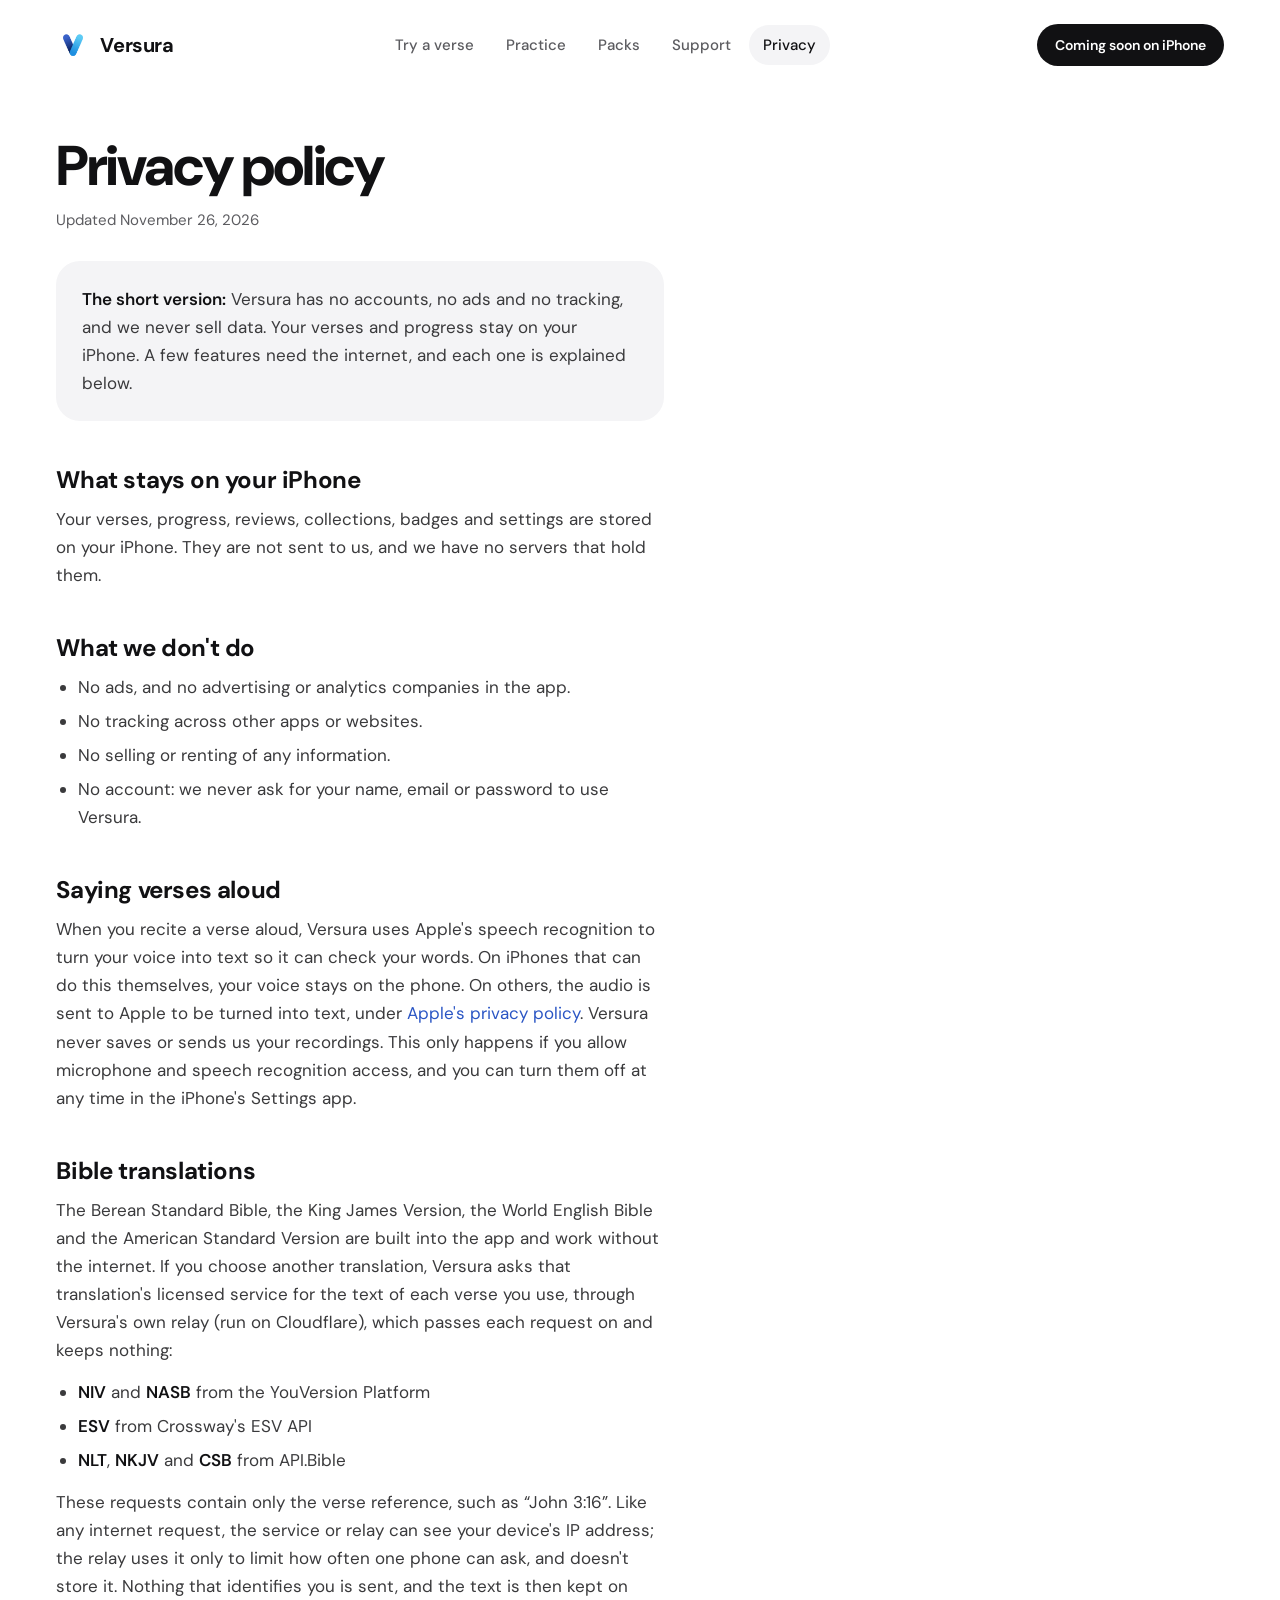
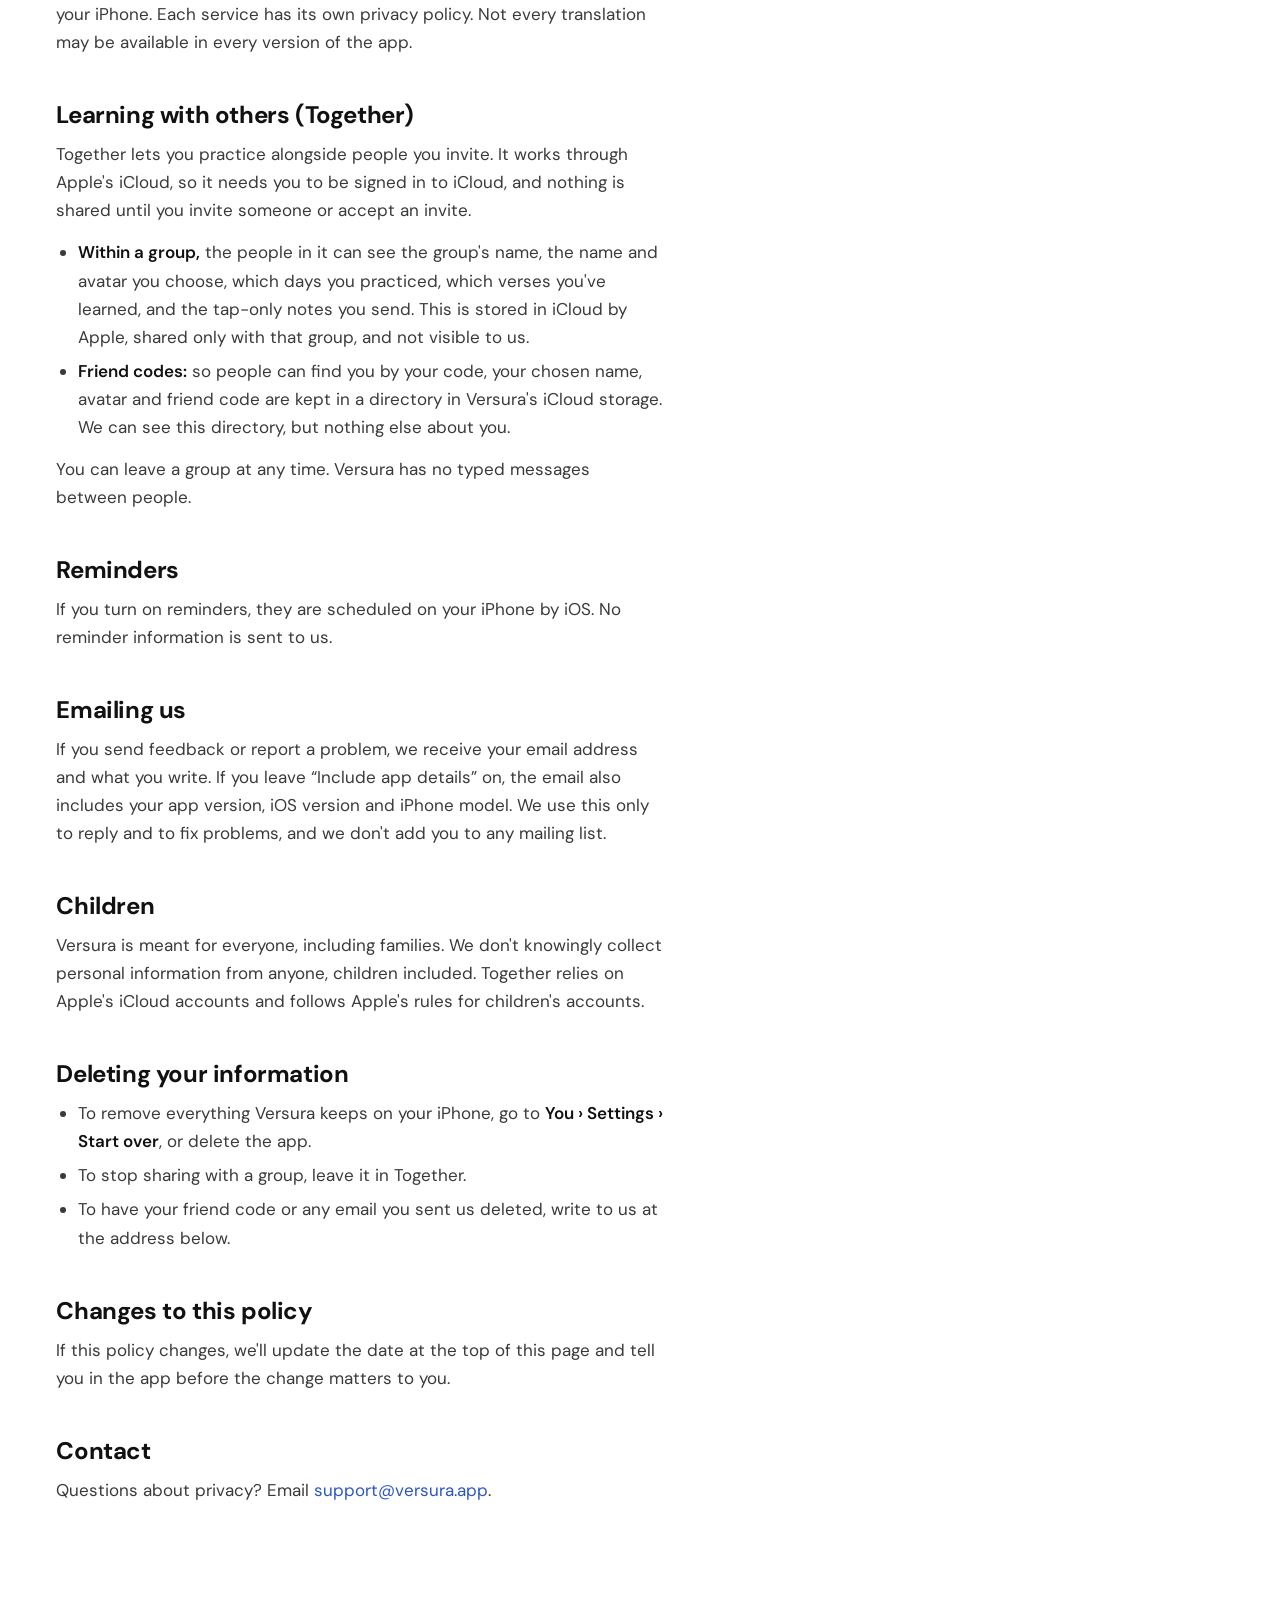
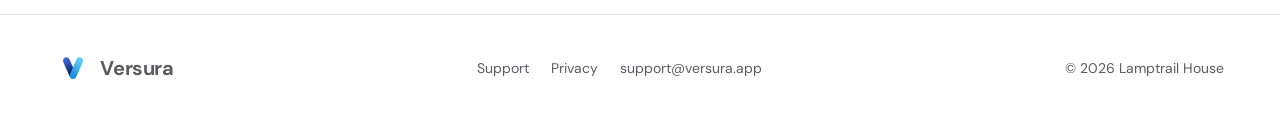
==== commit f61b5d16: "Privacy: KJV, WEB and ASV are built in too" ====
--- a/privacy/index.html
+++ b/privacy/index.html
@@ -19,7 +19,7 @@
   </nav>
   <main class="doc pad">
     <h1>Privacy policy</h1>
-    <p class="updated">Updated November 16, 2026</p>
+    <p class="updated">Updated November 26, 2026</p>
 
     <div class="card">
       <p><strong>The short version:</strong> Versura has no accounts, no ads and no tracking, and we never sell data. Your verses and progress stay on your iPhone. A few features need the internet, and each one is explained below.</p>
@@ -40,7 +40,7 @@
     <p>When you recite a verse aloud, Versura uses Apple's speech recognition to turn your voice into text so it can check your words. On iPhones that can do this themselves, your voice stays on the phone. On others, the audio is sent to Apple to be turned into text, under <a href="https://www.apple.com/legal/privacy/">Apple's privacy policy</a>. Versura never saves or sends us your recordings. This only happens if you allow microphone and speech recognition access, and you can turn them off at any time in the iPhone's Settings app.</p>
 
     <h2>Bible translations</h2>
-    <p>The Berean Standard Bible is built into the app and works without the internet. If you choose another translation, Versura asks that translation's licensed service for the text of each verse you use, through Versura's own relay (run on Cloudflare), which passes each request on and keeps nothing:</p>
+    <p>The Berean Standard Bible, the King James Version, the World English Bible and the American Standard Version are built into the app and work without the internet. If you choose another translation, Versura asks that translation's licensed service for the text of each verse you use, through Versura's own relay (run on Cloudflare), which passes each request on and keeps nothing:</p>
     <ul>
       <li><strong>NIV</strong> and <strong>NASB</strong> from the YouVersion Platform</li>
       <li><strong>ESV</strong> from Crossway's ESV API</li>
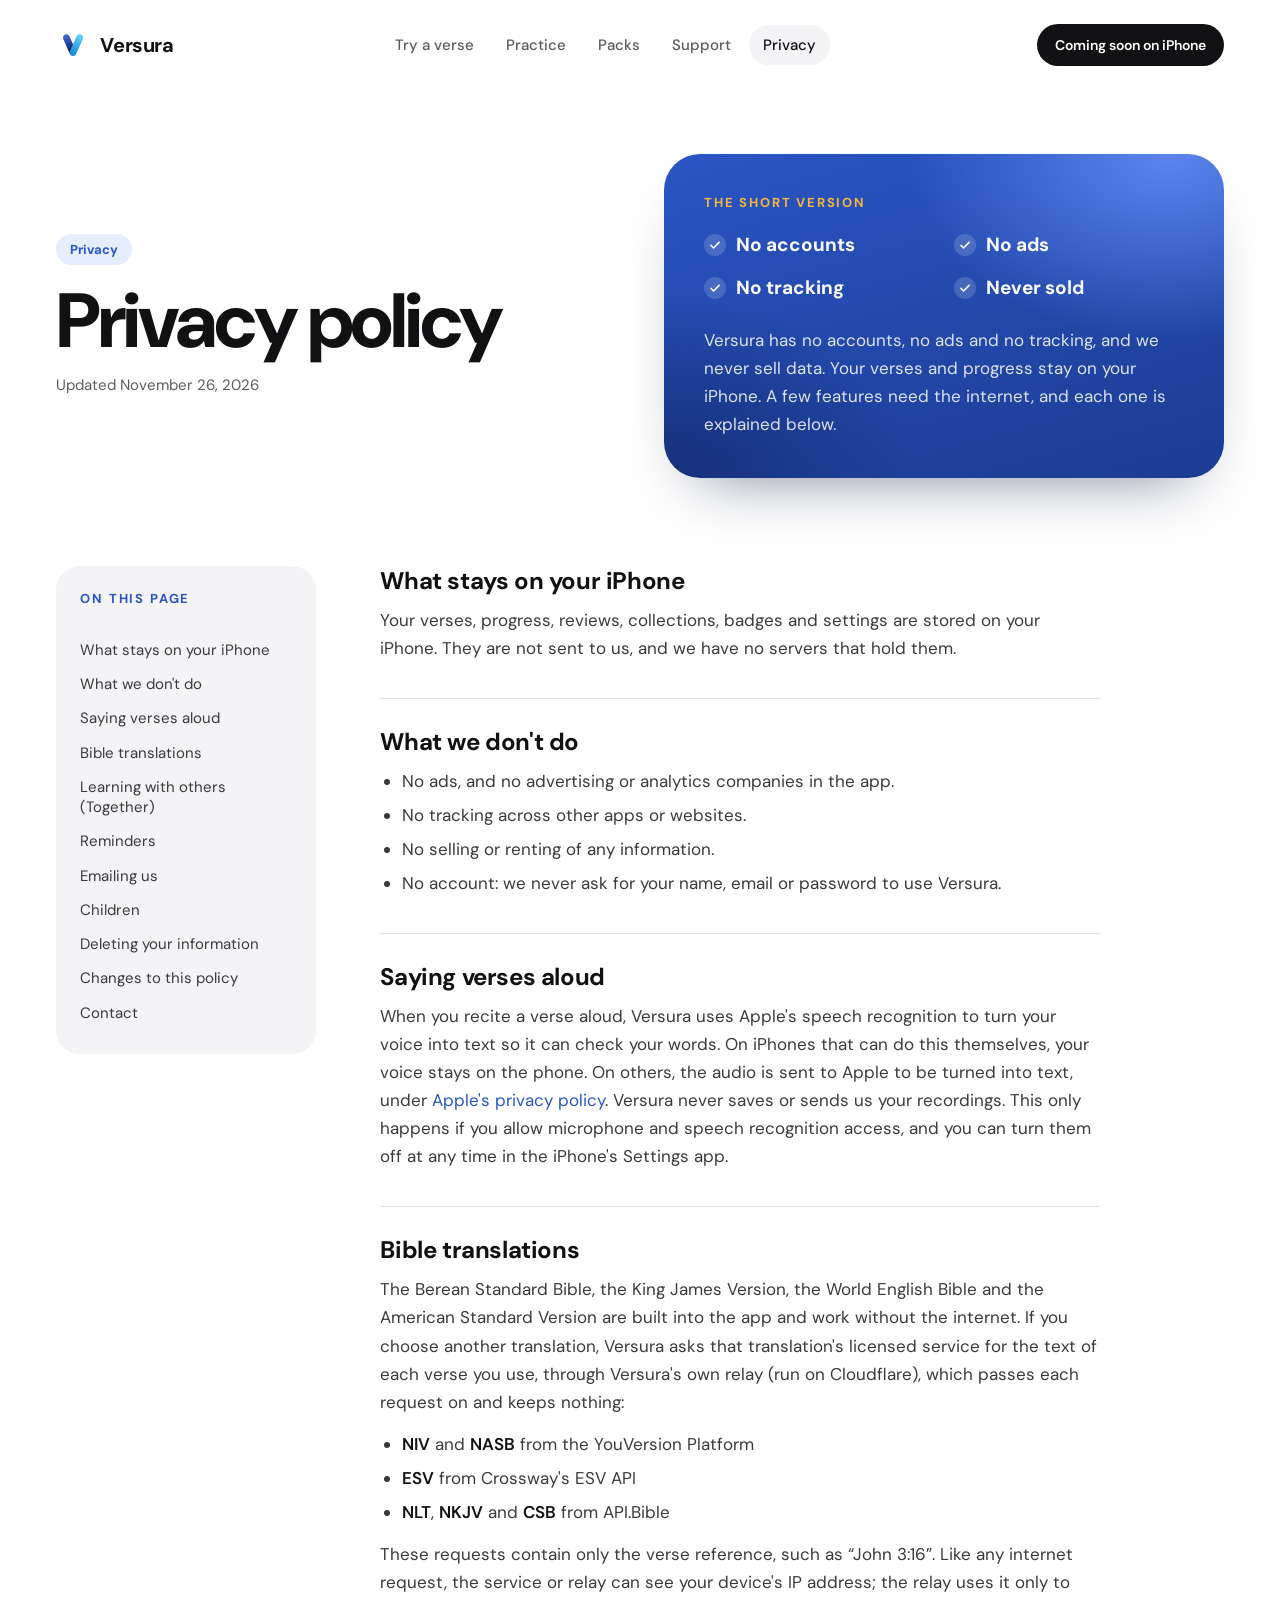
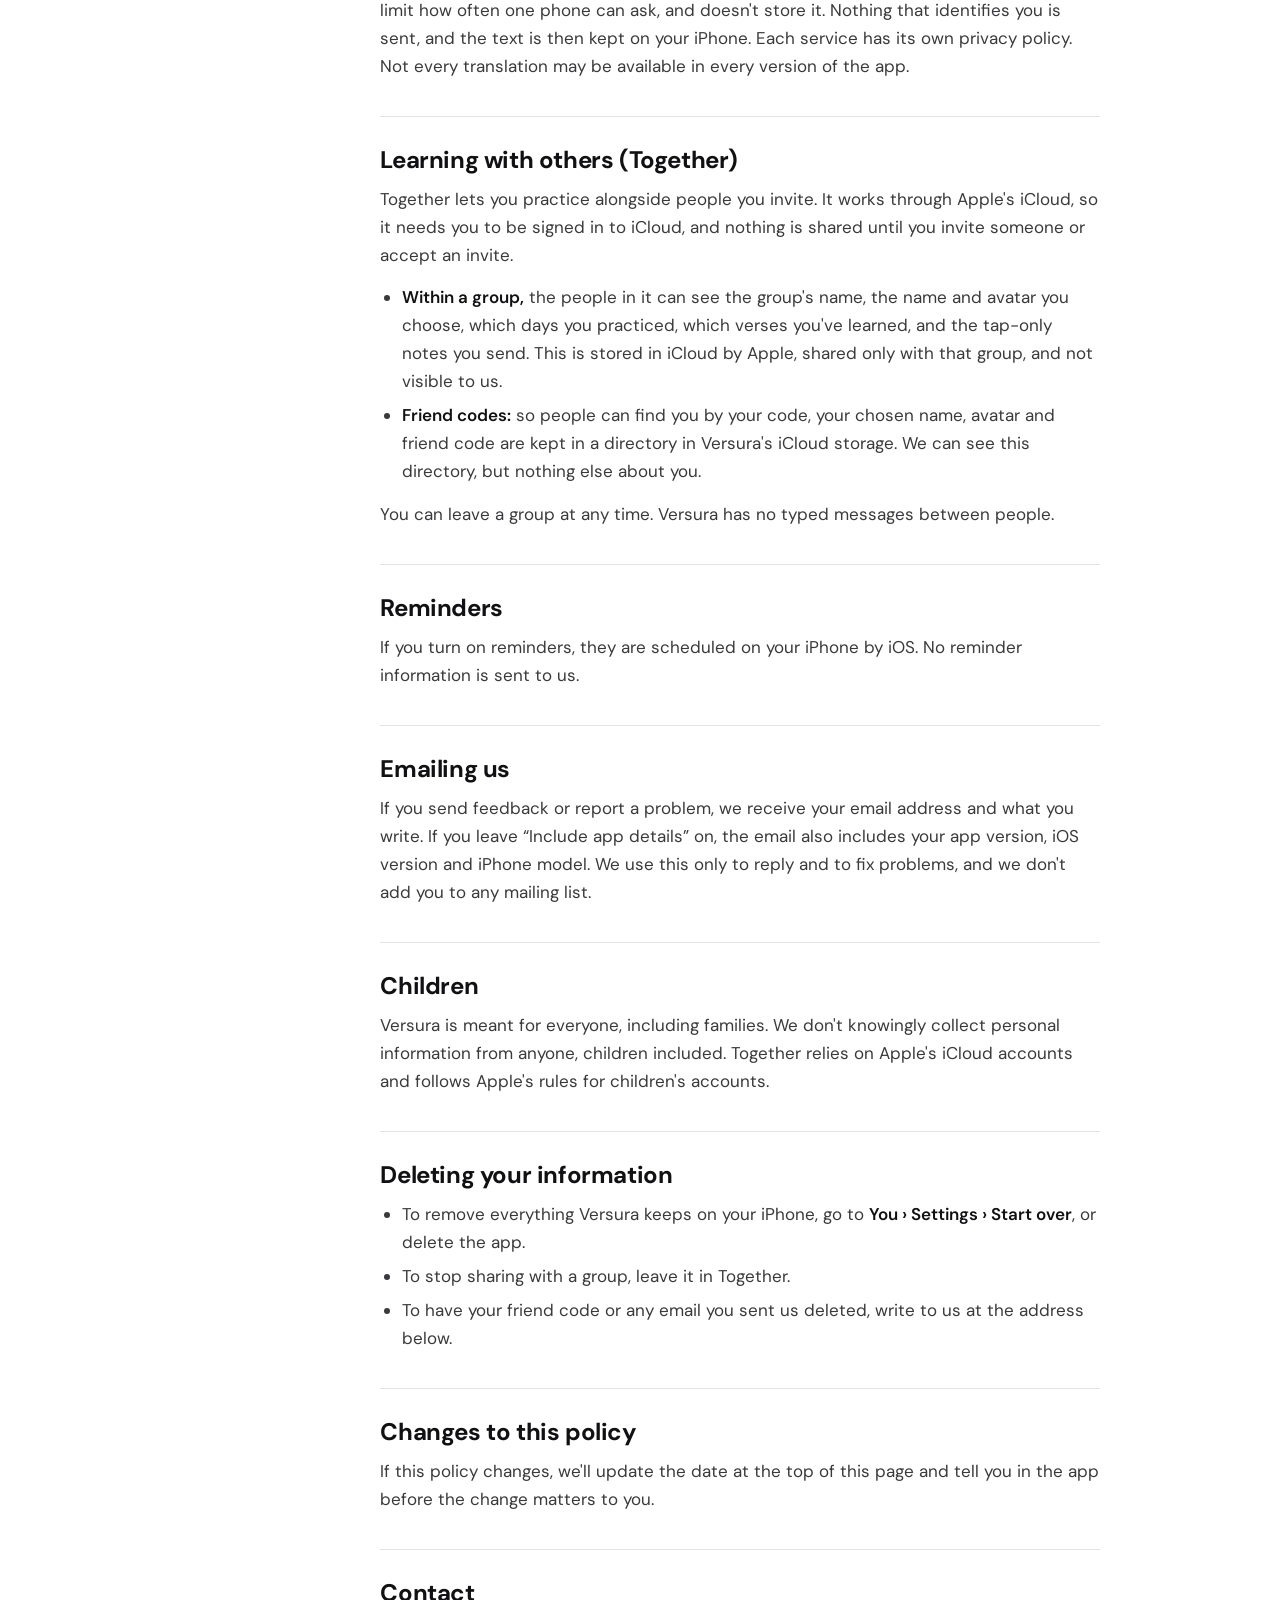
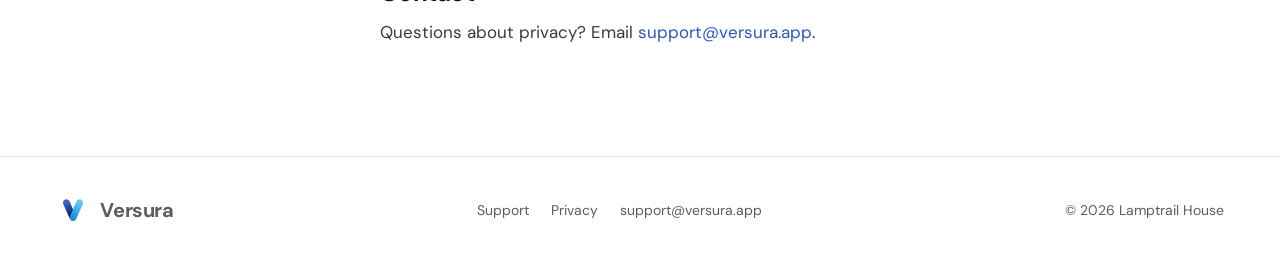
==== commit 249f3a6b: "Support and Privacy redesigned to match the home page" ====
--- a/privacy/index.html
+++ b/privacy/index.html
@@ -8,7 +8,7 @@
 <meta name="description" content="How Versura handles your information.">
 <link rel="icon" href="/assets/icon.png?v=2">
 <link rel="apple-touch-icon" href="/assets/icon.png?v=2">
-<link rel="stylesheet" href="/assets/style.css?v=4">
+<link rel="stylesheet" href="/assets/style.css?v=6">
 </head>
 <body>
 <div class="vd">
@@ -17,18 +17,44 @@
     <div class="links"><a href="/#try">Try a verse</a><a href="/#practice">Practice</a><a href="/#packs">Packs</a><a href="/support/">Support</a><a href="/privacy/" aria-current="page">Privacy</a></div>
     <span class="pill">Coming soon on iPhone</span>
   </nav>
-  <main class="doc pad">
-    <h1>Privacy policy</h1>
-    <p class="updated">Updated November 26, 2026</p>
+  <main class="doc doc-privacy pad">
+    <header class="doc-head">
+      <div>
+        <span class="tag">Privacy</span>
+        <h1>Privacy policy</h1>
+        <p class="updated">Updated November 26, 2026</p>
+      </div>
+      <div class="summary">
+        <span class="k">The short version</span>
+        <ul class="points">
+          <li><svg viewBox="0 0 24 24" aria-hidden="true"><path d="M5 12.5l4.5 4.5L19 7.5"></path></svg>No accounts</li><li><svg viewBox="0 0 24 24" aria-hidden="true"><path d="M5 12.5l4.5 4.5L19 7.5"></path></svg>No ads</li><li><svg viewBox="0 0 24 24" aria-hidden="true"><path d="M5 12.5l4.5 4.5L19 7.5"></path></svg>No tracking</li><li><svg viewBox="0 0 24 24" aria-hidden="true"><path d="M5 12.5l4.5 4.5L19 7.5"></path></svg>Never sold</li>
+        </ul>
+        <p>Versura has no accounts, no ads and no tracking, and we never sell data. Your verses and progress stay on your iPhone. A few features need the internet, and each one is explained below.</p>
+      </div>
+    </header>
 
-    <div class="card">
-      <p><strong>The short version:</strong> Versura has no accounts, no ads and no tracking, and we never sell data. Your verses and progress stay on your iPhone. A few features need the internet, and each one is explained below.</p>
-    </div>
-
-    <h2>What stays on your iPhone</h2>
+    <div class="doc-body">
+      <nav class="toc" aria-label="On this page">
+        <span class="k">On this page</span>
+        <ol>
+          <li><a href="#what-stays-on-your-iphone">What stays on your iPhone</a></li>
+          <li><a href="#what-we-dont-do">What we don't do</a></li>
+          <li><a href="#saying-verses-aloud">Saying verses aloud</a></li>
+          <li><a href="#bible-translations">Bible translations</a></li>
+          <li><a href="#learning-with-others-together">Learning with others (Together)</a></li>
+          <li><a href="#reminders">Reminders</a></li>
+          <li><a href="#emailing-us">Emailing us</a></li>
+          <li><a href="#children">Children</a></li>
+          <li><a href="#deleting-your-information">Deleting your information</a></li>
+          <li><a href="#changes-to-this-policy">Changes to this policy</a></li>
+          <li><a href="#contact">Contact</a></li>
+        </ol>
+      </nav>
+      <div class="doc-text">
+        <h2 id="what-stays-on-your-iphone">What stays on your iPhone</h2>
     <p>Your verses, progress, reviews, collections, badges and settings are stored on your iPhone. They are not sent to us, and we have no servers that hold them.</p>
 
-    <h2>What we don't do</h2>
+    <h2 id="what-we-dont-do">What we don't do</h2>
     <ul>
       <li>No ads, and no advertising or analytics companies in the app.</li>
       <li>No tracking across other apps or websites.</li>
@@ -36,10 +62,10 @@
       <li>No account: we never ask for your name, email or password to use Versura.</li>
     </ul>
 
-    <h2>Saying verses aloud</h2>
+    <h2 id="saying-verses-aloud">Saying verses aloud</h2>
     <p>When you recite a verse aloud, Versura uses Apple's speech recognition to turn your voice into text so it can check your words. On iPhones that can do this themselves, your voice stays on the phone. On others, the audio is sent to Apple to be turned into text, under <a href="https://www.apple.com/legal/privacy/">Apple's privacy policy</a>. Versura never saves or sends us your recordings. This only happens if you allow microphone and speech recognition access, and you can turn them off at any time in the iPhone's Settings app.</p>
 
-    <h2>Bible translations</h2>
+    <h2 id="bible-translations">Bible translations</h2>
     <p>The Berean Standard Bible, the King James Version, the World English Bible and the American Standard Version are built into the app and work without the internet. If you choose another translation, Versura asks that translation's licensed service for the text of each verse you use, through Versura's own relay (run on Cloudflare), which passes each request on and keeps nothing:</p>
     <ul>
       <li><strong>NIV</strong> and <strong>NASB</strong> from the YouVersion Platform</li>
@@ -48,7 +74,7 @@
     </ul>
     <p>These requests contain only the verse reference, such as “John 3:16”. Like any internet request, the service or relay can see your device's IP address; the relay uses it only to limit how often one phone can ask, and doesn't store it. Nothing that identifies you is sent, and the text is then kept on your iPhone. Each service has its own privacy policy. Not every translation may be available in every version of the app.</p>
 
-    <h2>Learning with others (Together)</h2>
+    <h2 id="learning-with-others-together">Learning with others (Together)</h2>
     <p>Together lets you practice alongside people you invite. It works through Apple's iCloud, so it needs you to be signed in to iCloud, and nothing is shared until you invite someone or accept an invite.</p>
     <ul>
       <li><strong>Within a group,</strong> the people in it can see the group's name, the name and avatar you choose, which days you practiced, which verses you've learned, and the tap-only notes you send. This is stored in iCloud by Apple, shared only with that group, and not visible to us.</li>
@@ -56,27 +82,29 @@
     </ul>
     <p>You can leave a group at any time. Versura has no typed messages between people.</p>
 
-    <h2>Reminders</h2>
+    <h2 id="reminders">Reminders</h2>
     <p>If you turn on reminders, they are scheduled on your iPhone by iOS. No reminder information is sent to us.</p>
 
-    <h2>Emailing us</h2>
+    <h2 id="emailing-us">Emailing us</h2>
     <p>If you send feedback or report a problem, we receive your email address and what you write. If you leave “Include app details” on, the email also includes your app version, iOS version and iPhone model. We use this only to reply and to fix problems, and we don't add you to any mailing list.</p>
 
-    <h2>Children</h2>
+    <h2 id="children">Children</h2>
     <p>Versura is meant for everyone, including families. We don't knowingly collect personal information from anyone, children included. Together relies on Apple's iCloud accounts and follows Apple's rules for children's accounts.</p>
 
-    <h2>Deleting your information</h2>
+    <h2 id="deleting-your-information">Deleting your information</h2>
     <ul>
       <li>To remove everything Versura keeps on your iPhone, go to <strong>You › Settings › Start over</strong>, or delete the app.</li>
       <li>To stop sharing with a group, leave it in Together.</li>
       <li>To have your friend code or any email you sent us deleted, write to us at the address below.</li>
     </ul>
 
-    <h2>Changes to this policy</h2>
+    <h2 id="changes-to-this-policy">Changes to this policy</h2>
     <p>If this policy changes, we'll update the date at the top of this page and tell you in the app before the change matters to you.</p>
 
-    <h2>Contact</h2>
+    <h2 id="contact">Contact</h2>
     <p>Questions about privacy? Email <a href="mailto:support@versura.app">support@versura.app</a>.</p>
+      </div>
+    </div>
   </main>
   <footer class="pad line">
     <a class="brand" href="/"><img src="/assets/icon.png?v=2" alt="">Versura</a>
--- a/assets/style.css
+++ b/assets/style.css
@@ -59,9 +59,9 @@
   .vd .row .art .phone { animation: vd-slideR linear both; animation-timeline: view(); animation-range: entry 5% cover 35%; }
   .vd .row.flip .art .curve { animation: vd-slideL linear both; animation-timeline: view(); animation-range: entry 5% cover 35%; }
   .vd .row .art::before { animation: vd-disc linear both; animation-timeline: view(); animation-range: entry 0% cover 30%; }
-  .vd .curve path.line { stroke-dasharray: 760; animation: vd-draw linear both; animation-timeline: view(); animation-range: entry 20% cover 50%; }
+  .vd .curve path.line { stroke-dasharray: 760; animation: vd-draw linear both; animation-timeline: view(); animation-range: entry 0% cover 30%; }
   .vd .curve .pt { transform-box: fill-box; transform-origin: center; animation: vd-dot linear both; animation-timeline: view(); }
-  .vd .curve .p1 { animation-range: cover 28% cover 34%; } .vd .curve .p2 { animation-range: cover 34% cover 40%; } .vd .curve .p3 { animation-range: cover 40% cover 46%; }
+  .vd .curve .p1 { animation-range: cover 14% cover 19%; } .vd .curve .p2 { animation-range: cover 20% cover 25%; } .vd .curve .p3 { animation-range: cover 26% cover 31%; }
   .vd .deck { view-timeline-name: --deck; }
   .vd .pcard.c1 { animation: vd-deckL linear both; animation-timeline: --deck; animation-range: entry 20% cover 45%; }
   .vd .pcard.c3 { animation: vd-deckR linear both; animation-timeline: --deck; animation-range: entry 20% cover 45%; }
@@ -220,12 +220,15 @@
 
 @keyframes vd-deckLm { from { transform: translate(0, 0) rotate(0deg); } to { transform: translate(-84px, 26px) rotate(-9deg); } }
 @keyframes vd-deckRm { from { transform: translate(0, 0) rotate(0deg); } to { transform: translate(84px, 26px) rotate(9deg); } }
-@keyframes vd-fanLm { from { transform: translateX(0) rotate(0deg) scale(.9); } to { transform: translateX(-104px) rotate(-7deg); } }
-@keyframes vd-fanRm { from { transform: translateX(0) rotate(0deg) scale(.9); } to { transform: translateX(104px) rotate(7deg); } }
+@keyframes vd-fanLm { from { transform: translateX(0) rotate(0deg) scale(.9); } to { transform: translateX(-90px) rotate(-7deg); } }
+@keyframes vd-fanRm { from { transform: translateX(0) rotate(0deg) scale(.9); } to { transform: translateX(90px) rotate(7deg); } }
 @media (max-width: 900px) {
   .vd { --sec: 80px; }
   .vd .card2 { display: none; }
-  .vd .stage .slot { left: 50%; }
+  .vd .stage .slot { left: 50%; margin-left: -125px; bottom: -120px; }
+  .vd .stage .phone { width: 250px; border-radius: 42px; padding: 9px; }
+  .vd .stage .phone img { border-radius: 34px; }
+  .vd .bubble { top: 56px; font-size: 15px; padding: 12px 15px; }
   .vd .row { gap: 32px; }
   .vd .row .art { min-height: 400px; }
   .vd .bird { width: 180px; }
@@ -240,11 +243,11 @@
   .vd .ex .exv { width: 520px; margin-left: -260px; }
   .vd .ex .ring { top: 420px; width: 440px; height: 440px; margin: -220px 0 0 -220px; }
   .vd .ex .ring.r2 { width: 620px; height: 620px; margin: -310px 0 0 -310px; }
-  .vd .fan { height: 360px; margin-top: 36px; }
-  .vd .fan .phone { width: 150px; border-radius: 28px; padding: 6px; }
-  .vd .fan .phone img { border-radius: 23px; }
-  .vd .fan .p1 { display: block; transform: translateX(-104px) rotate(-7deg); animation-name: vd-fanLm; }
-  .vd .fan .p3 { display: block; transform: translateX(104px) rotate(7deg); animation-name: vd-fanRm; }
+  .vd .fan { height: 320px; margin-top: 36px; }
+  .vd .fan .phone { width: 128px; border-radius: 24px; padding: 5px; }
+  .vd .fan .phone img { border-radius: 20px; }
+  .vd .fan .p1 { display: block; transform: translateX(-90px) rotate(-7deg); animation-name: vd-fanLm; }
+  .vd .fan .p3 { display: block; transform: translateX(90px) rotate(7deg); animation-name: vd-fanRm; }
   .vd .fan .p2 { transform: translateY(-12px); }
   .vd .caps { grid-template-columns: repeat(3, minmax(0, 1fr)); gap: 8px; }
   .vd .caps span { font-size: 14px; }
@@ -253,7 +256,7 @@
 @media (max-width: 900px) {
   .vd .hero, .vd .try, .vd .row, .vd .close { grid-template-columns: minmax(0, 1fr); }
   .vd .row.flip .text { order: 0; }
-  .vd .stage { height: 600px; }
+  .vd .stage { height: 500px; }
   .vd .list { grid-template-columns: repeat(2, minmax(0, 1fr)); }
   .vd .links { display: none; }
   .vd .close { padding-right: clamp(28px, 5vw, 80px); }
@@ -298,3 +301,59 @@
 .vd .doc .faq details p { padding-bottom: 8px; }
 .vd .links a[aria-current="page"] { background: var(--card); color: var(--ink); }
 .vd footer.line { margin-top: 72px; border-top: 1px solid var(--line); }
+
+/* ---------- Support and Privacy, second pass: a header with a blue panel, like the home page ---------- */
+.vd .doc-support, .vd .doc-privacy { max-width: none; padding-top: 24px; }
+.vd .doc .doc-head { display: grid; grid-template-columns: minmax(0, 1fr) minmax(0, 1fr); gap: 48px; align-items: center; padding: 40px 0 8px; }
+.vd .doc .doc-head h1 { font-size: clamp(48px, 6vw, 84px); margin: 18px 0 14px; letter-spacing: -.045em; }
+.vd .doc .doc-head .lead { max-width: 440px; }
+.vd .doc .doc-head .updated { margin: 0; }
+.vd .doc .contact, .vd .doc .summary { border-radius: 36px; padding: 40px; color: #fff;
+  background: radial-gradient(420px 300px at 90% 0%, #5b86ee 0%, transparent 62%), radial-gradient(360px 260px at 0% 100%, #16307a 0%, transparent 70%), linear-gradient(165deg, var(--blue), var(--deep)); box-shadow: 0 30px 60px -36px rgba(10,20,60,.6); }
+.vd .doc .k { display: block; font-size: 13px; letter-spacing: .14em; text-transform: uppercase; font-weight: 700; color: var(--gold); }
+.vd .doc .contact .email { color: #fff; font-size: clamp(24px, 2.6vw, 34px); margin: 14px 0 10px; letter-spacing: -.5px; }
+.vd .doc .contact .email:hover { color: #cfdcff; }
+.vd .doc .contact p, .vd .doc .summary p { color: rgba(255,255,255,.85); margin: 0; font-size: 17px; }
+.vd .doc .summary .points { list-style: none; padding: 0; margin: 18px 0 22px; display: grid; grid-template-columns: repeat(2, minmax(0, 1fr)); gap: 12px 20px; }
+.vd .doc .summary .points li { display: flex; align-items: center; gap: 10px; margin: 0; color: #fff; font-size: 19px; font-weight: 700; }
+.vd .doc .summary .points svg { width: 22px; height: 22px; padding: 4px; border-radius: 50%; background: rgba(255,255,255,.16); stroke: #fff; fill: none; stroke-width: 2.6; stroke-linecap: round; stroke-linejoin: round; flex: none; }
+
+/* Support: from the app, then the questions with their title beside them */
+.vd .doc .inapp { display: flex; gap: 22px; align-items: flex-start; margin-top: 72px; padding: 32px; border-radius: 28px; background: var(--card); }
+.vd .doc .inapp .ic { display: grid; place-items: center; width: 52px; height: 52px; border-radius: 16px; background: #fff; flex: none; }
+.vd .doc .inapp .ic svg { width: 26px; height: 26px; stroke: var(--blue); fill: none; stroke-width: 2; stroke-linecap: round; }
+.vd .doc .inapp h2 { margin: 2px 0 8px; }
+.vd .doc .inapp p { margin: 0; max-width: 760px; }
+.vd .doc .faq-wrap { display: grid; grid-template-columns: minmax(0, 1fr) minmax(0, 2fr); gap: 48px; margin-top: 88px; align-items: start; }
+.vd .doc .faq-side { position: sticky; top: 32px; }
+.vd .doc .faq-side h2 { font-size: clamp(32px, 3.4vw, 46px); line-height: 1; letter-spacing: -.04em; margin: 0 0 14px; }
+.vd .doc .faq-wrap .faq { margin: 0; border: 0; display: flex; flex-direction: column; gap: 10px; }
+.vd .doc .faq-wrap .faq details { border: 1.5px solid var(--line); border-radius: 20px; padding: 0 22px; transition: background .25s, border-color .25s; }
+.vd .doc .faq-wrap .faq details[open] { background: var(--wash); border-color: transparent; }
+.vd .doc .faq-wrap .faq summary { padding: 20px 36px 20px 0; }
+.vd .doc .faq-wrap .faq summary::after { top: 16px; }
+.vd .doc .faq-wrap .faq details p { padding-bottom: 14px; }
+
+/* Privacy: contents beside the text */
+.vd .doc .doc-body { display: grid; grid-template-columns: 260px minmax(0, 1fr); gap: 64px; margin-top: 80px; align-items: start; }
+.vd .doc .toc { position: sticky; top: 32px; padding: 24px; border-radius: 24px; background: var(--card); }
+.vd .doc .toc .k { color: var(--blue); margin-bottom: 10px; }
+.vd .doc .toc ol { list-style: none; margin: 0; padding: 0; counter-reset: s; }
+.vd .doc .toc li { margin: 0; font-size: 15px; line-height: 1.35; }
+.vd .doc .toc a { display: block; padding: 7px 0; color: var(--ink2); text-decoration: none; }
+.vd .doc .toc a:hover { color: var(--blue); }
+.vd .doc .doc-text { max-width: 720px; }
+.vd .doc .doc-text h2 { scroll-margin-top: 24px; padding-top: 28px; border-top: 1px solid var(--line); margin-top: 36px; }
+.vd .doc .doc-text h2:first-child { border-top: 0; padding-top: 0; margin-top: 0; }
+
+@media (max-width: 900px) {
+  .vd .doc .doc-head, .vd .doc .faq-wrap, .vd .doc .doc-body { grid-template-columns: minmax(0, 1fr); gap: 28px; }
+  .vd .doc .contact, .vd .doc .summary { padding: 28px; border-radius: 28px; }
+  .vd .doc .faq-side, .vd .doc .toc { position: static; }
+  .vd .doc .inapp { flex-direction: column; padding: 24px; margin-top: 48px; }
+  .vd .doc .faq-wrap, .vd .doc .doc-body { margin-top: 56px; }
+  .vd .doc .summary .points li { font-size: 17px; }
+}
+@media (max-width: 480px) {
+  .vd .doc .summary .points { grid-template-columns: minmax(0, 1fr); gap: 10px; }
+}
